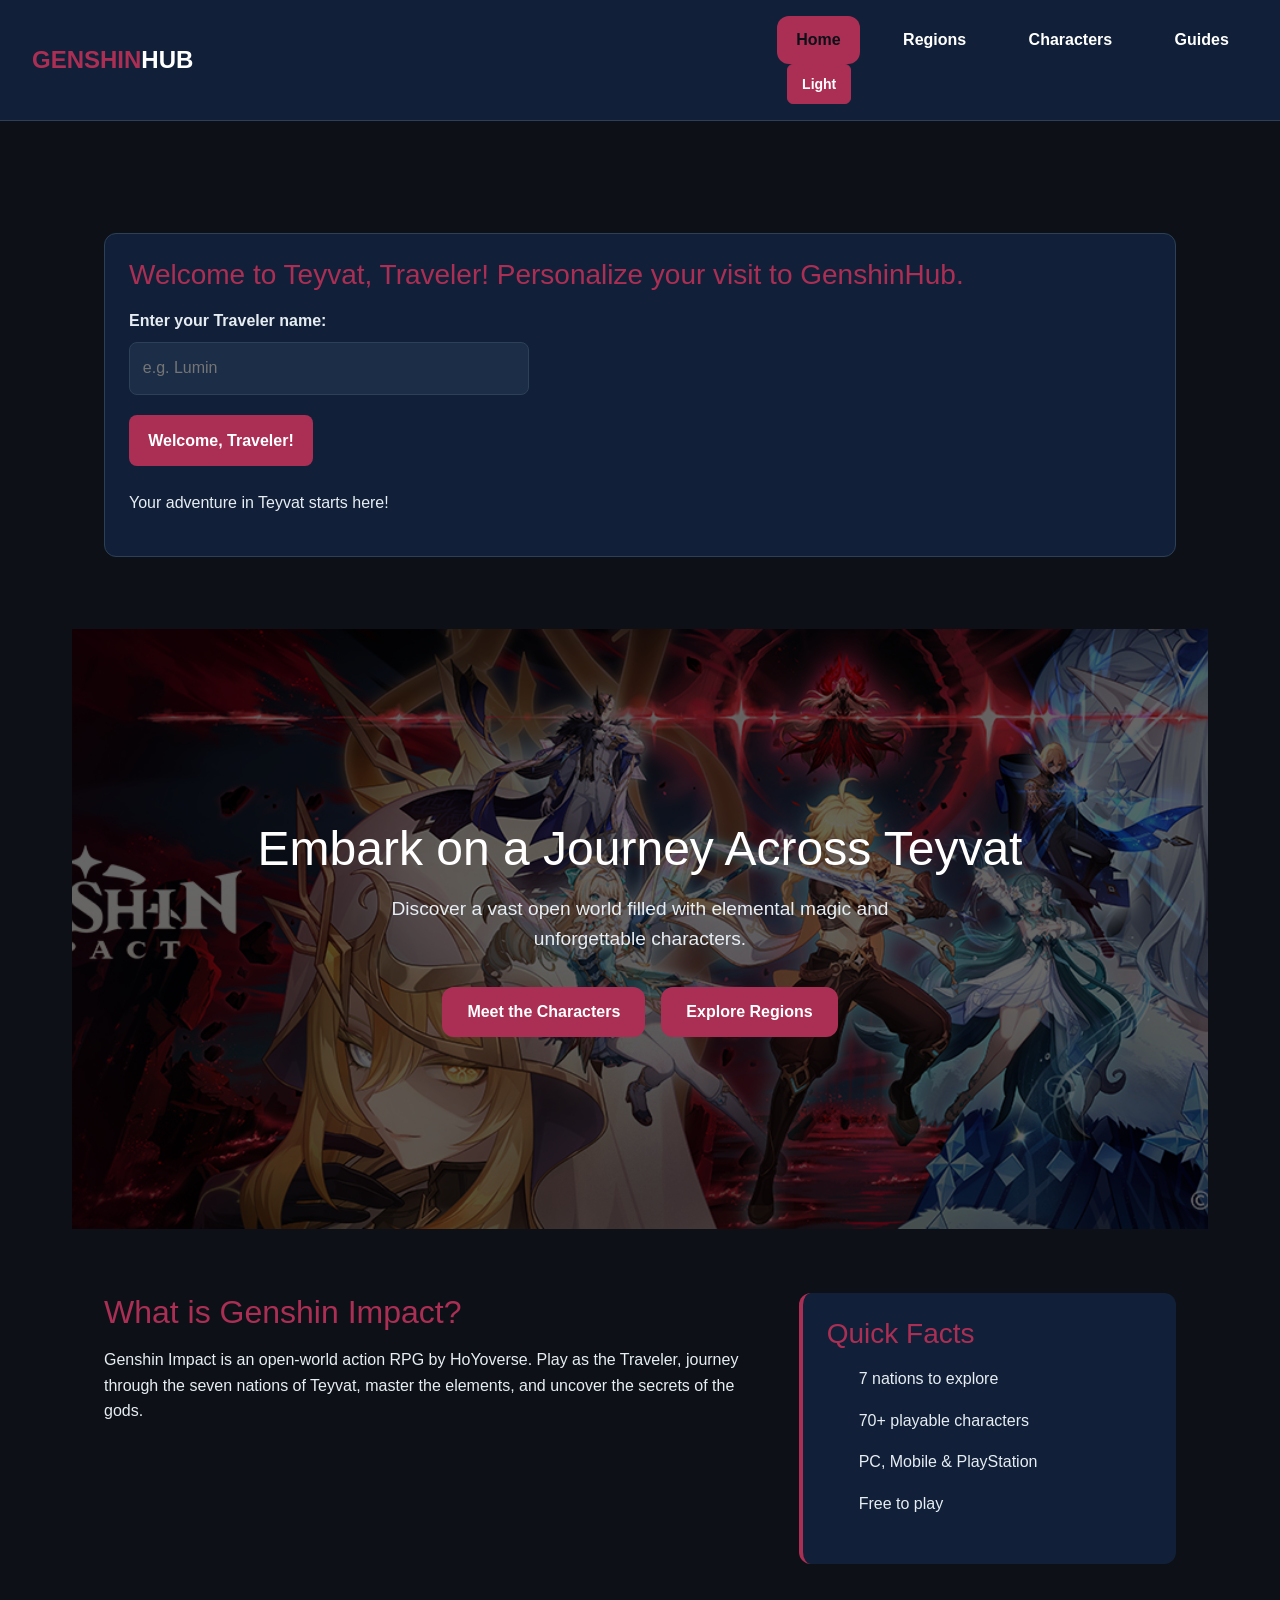
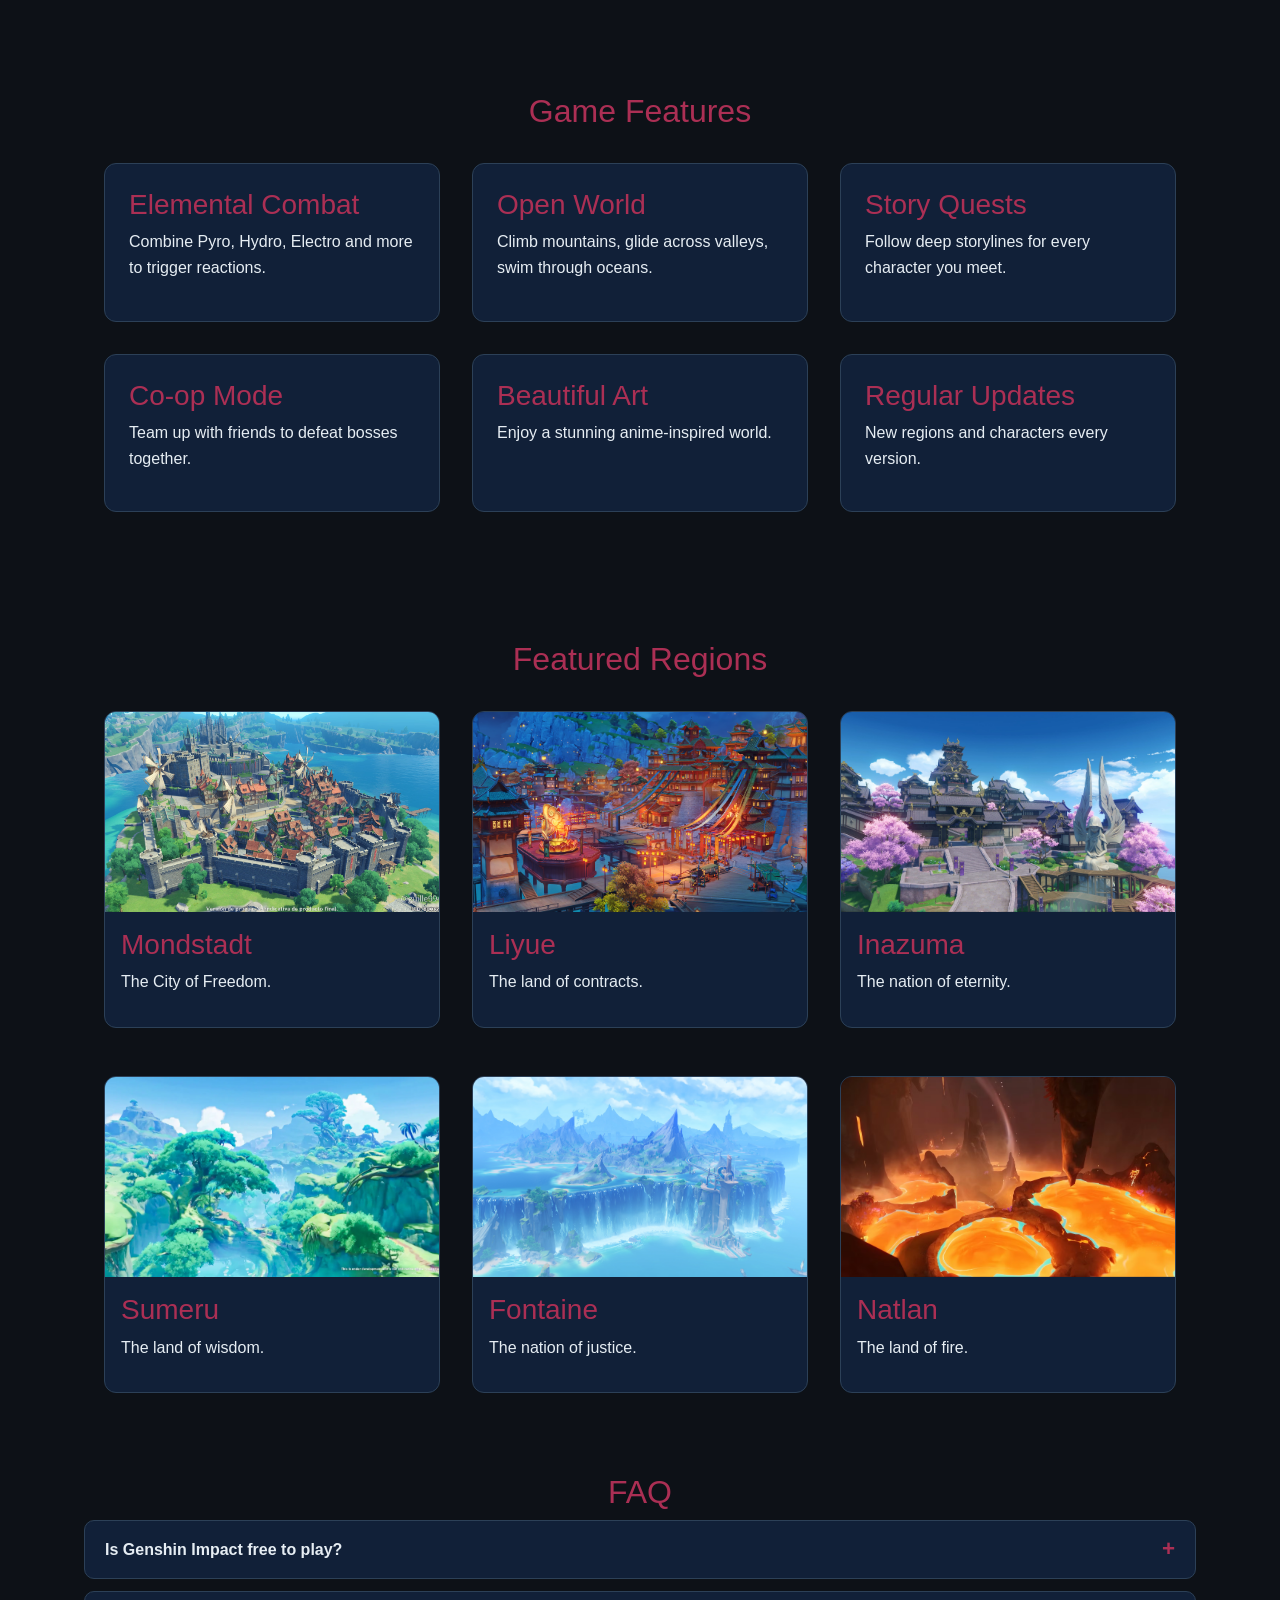
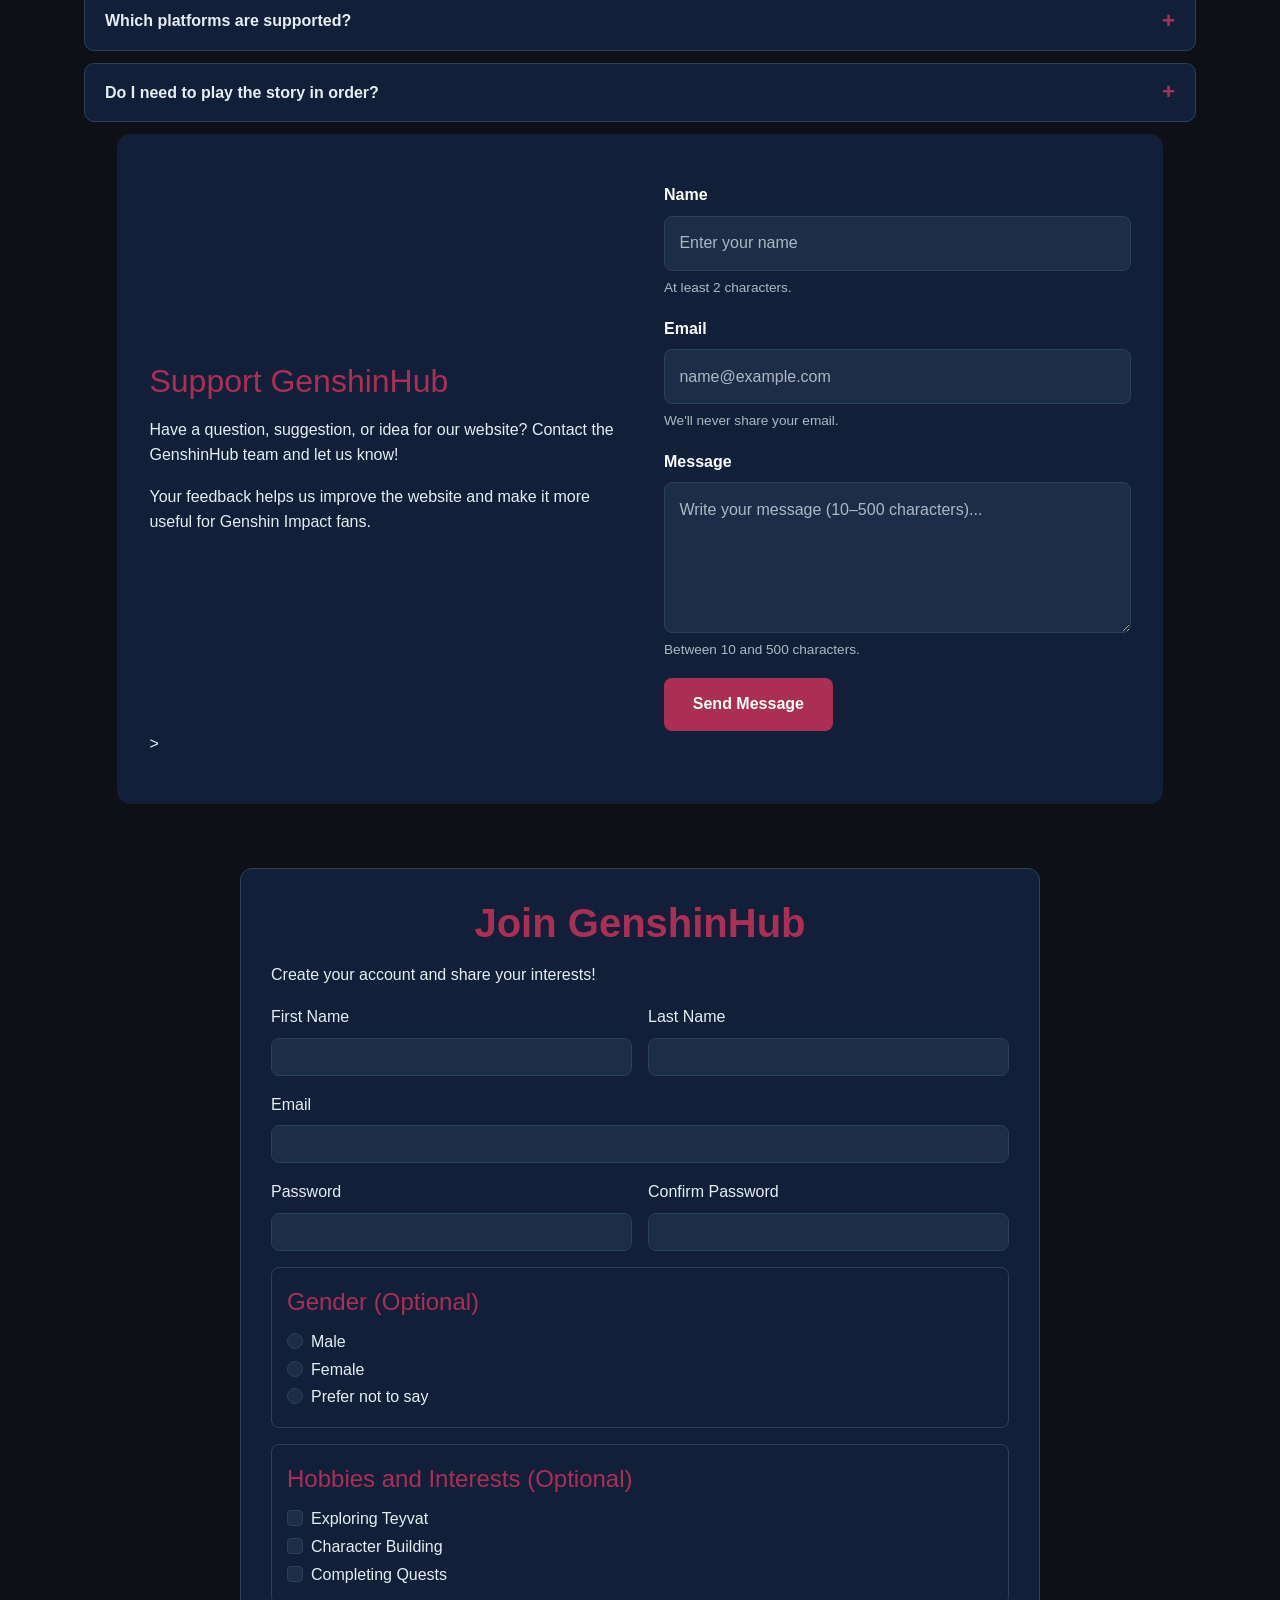
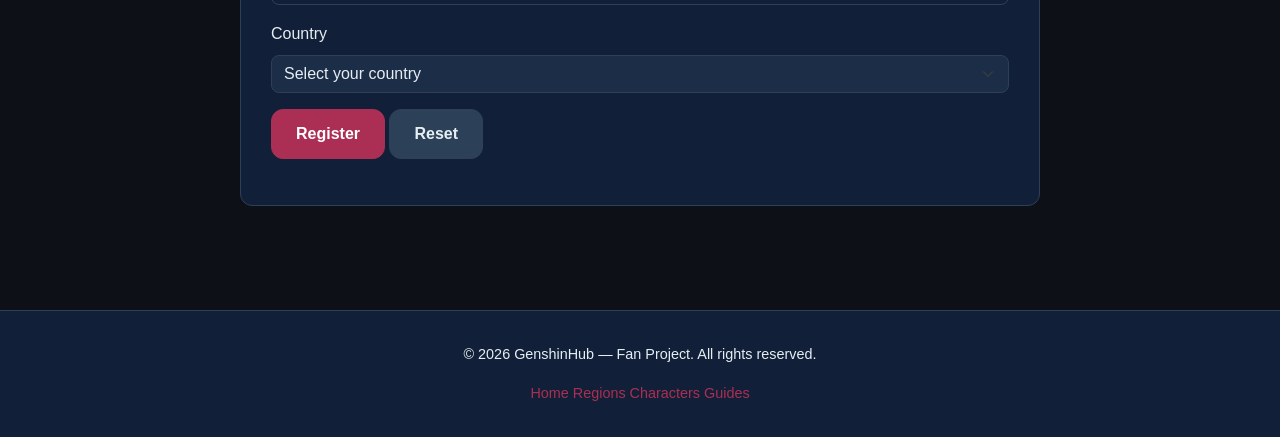
==== index.html @ 576998ed "Update" ====
<!DOCTYPE html>
<html lang="en">
<head>
  <meta charset="UTF-8" />
  <meta name="viewport" content="width=device-width, initial-scale=1.0" />
  <title>Genshin Impact — Home | GenshinHub</title>
  <link href="https://cdn.jsdelivr.net/npm/bootstrap@5.3.3/dist/css/bootstrap.min.css" rel="stylesheet">
  <link rel="stylesheet" href="css/style.css" />
  <link rel="stylesheet" href="css/responsive.css" />
  <script src="js/faq.js" defer></script>
</head>
<body>

<header class="site-header">

    <a href="index.html" class="logo">
        GENSHIN<span>HUB</span>
    </a>

    <nav aria-label="Main navigation">
        <ul class="nav-menu">
            <li>
                <a href="index.html" class="active" aria-current="page">Home</a>
            </li>

            <li>
                <a href="regions.html">Regions</a>
            </li>

            <li>
                <a href="characters.html">Characters</a>
            </li>

            <li>
                <a href="guides.html">
                    Guides
                </a>
            </li>
        </ul>
        <button type="button" id="theme-toggle" class="theme-toggle" aria-label="Switch to light theme">
          Light
        </button>
    </nav>

</header>



  <main>
    
<!-- zhaniya -->

<section class="js-demo-section" aria-labelledby="js-demo-title">

    <!-- task 0 welcome mess -->
    <div class="js-demo-card">
        <h3>Welcome to Teyvat, Traveler!
          Personalize your visit to GenshinHub.</h3>

        <label for="traveler-name">Enter your Traveler name:</label>
        <input
            type="text"
            id="traveler-name"
            placeholder="e.g. Lumin"
        >

        <button type="button" id="welcome-button">
            Welcome, Traveler!
        </button>

        <p id="welcome-message" aria-live="polite">
            Your adventure in Teyvat starts here!
        </p>
    </div>
</section>

    <section class="hero" aria-labelledby="hero-title">
      <img src="images/banner.jpeg"
           alt="Genshin Impact characters standing together in Teyvat"
           class="hero-img"
           width="1600" height="900" />
      <div class="hero-content">
        <h1 id="hero-title">Embark on a Journey Across Teyvat</h1>
        <p>Discover a vast open world filled with elemental magic and unforgettable characters.</p>
        <div class="hero-buttons">
          <a href="characters.html" class="btn">Meet the Characters</a>
          <a href="regions.html" class="btn">Explore Regions</a>
        </div>
      </div>
    </section>

    
    <section class="intro container" aria-labelledby="intro-title">
      <article>
        <h2 id="intro-title">What is Genshin Impact?</h2>
        <p>
          Genshin Impact is an open-world action RPG by HoYoverse. Play as the
          Traveler, journey through the seven nations of Teyvat, master the
          elements, and uncover the secrets of the gods.
        </p>
      </article>
      <aside aria-labelledby="facts-title">
        <h3 id="facts-title">Quick Facts</h3>
        <ul>
          <li>7 nations to explore</li>
          <li>70+ playable characters</li>
          <li>PC, Mobile &amp; PlayStation</li>
          <li>Free to play</li>
        </ul>
      </aside>
    </section>

    
    <section class="features container" aria-labelledby="features-title">
      <h2 id="features-title">Game Features</h2>
      <div class="features-grid">
        <article class="feature-card">
          <h3>Elemental Combat</h3>
          <p>Combine Pyro, Hydro, Electro and more to trigger reactions.</p>
        </article>
        <article class="feature-card">
          <h3>Open World</h3>
          <p>Climb mountains, glide across valleys, swim through oceans.</p>
        </article>
        <article class="feature-card">
          <h3>Story Quests</h3>
          <p>Follow deep storylines for every character you meet.</p>
        </article>
        <article class="feature-card">
          <h3>Co-op Mode</h3>
          <p>Team up with friends to defeat bosses together.</p>
        </article>
        <article class="feature-card">
          <h3>Beautiful Art</h3>
          <p>Enjoy a stunning anime-inspired world.</p>
        </article>
        <article class="feature-card">
          <h3>Regular Updates</h3>
          <p>New regions and characters every version.</p>
        </article>
      </div>
    </section>

    
    <section class="home-regions container" aria-labelledby="regions-title">
      <h2 id="regions-title">Featured Regions</h2>
      <div class="home-regions-grid">
        <figure class="home-region-card">
          <img src="images/mondstadt.png" alt="Mondstadt city with windmills" width="800" height="500" />
          <figcaption>
            <h3>Mondstadt</h3>
            <p>The City of Freedom.</p>
          </figcaption>
        </figure>
        <figure class="home-region-card">
          <img src="images/liyue.jpg" alt="Liyue harbour at sunset" width="800" height="500" />
          <figcaption>
            <h3>Liyue</h3>
            <p>The land of contracts.</p>
          </figcaption>
        </figure>
        <figure class="home-region-card">
          <img src="images/inazuma.jpg" alt="Inazuma islands with sakura trees" width="800" height="500" />
          <figcaption>
            <h3>Inazuma</h3>
            <p>The nation of eternity.</p>
          </figcaption>
        </figure>
        <figure class="home-region-card">
          <img src="images/sumeru.jpg" alt="Sumeru rainforest canopy" width="800" height="500" />
          <figcaption>
            <h3>Sumeru</h3>
            <p>The land of wisdom.</p>
          </figcaption>
        </figure>
        <figure class="home-region-card">
          <img src="images/fontaine.jpg" alt="Fontaine canals and architecture" width="800" height="500" />
          <figcaption>
            <h3>Fontaine</h3>
            <p>The nation of justice.</p>
          </figcaption>
        </figure>
        <figure class="home-region-card">
          <img src="images/natlan.jpg" alt="Natlan volcanoes and tribal lands" width="800" height="500" />
          <figcaption>
            <h3>Natlan</h3>
            <p>The land of fire.</p>
          </figcaption>
        </figure>
      </div>
    </section>

       <!-- Assyltas -->
    <section class="home-faq container js-faq" aria-labelledby="faq-title">
      <h2 id="faq-title">FAQ</h2>

      <!-- 1 -->
      <div class="js-faq-item">
        <button
          type="button"
          class="js-faq-question"
          aria-expanded="false"
          aria-controls="faq-answer-1"
          id="faq-question-1">
          Is Genshin Impact free to play?
        </button>
        <div
          class="js-faq-answer"
          id="faq-answer-1"
          role="region"
          aria-labelledby="faq-question-1"
          hidden>
          <p>Yes. The base game is free; optional in-game purchases exist.</p>
        </div>
      </div>

      <!-- 2 -->
      <div class="js-faq-item">
        <button
          type="button"
          class="js-faq-question"
          aria-expanded="false"
          aria-controls="faq-answer-2"
          id="faq-question-2">
          Which platforms are supported?
        </button>
        <div
          class="js-faq-answer"
          id="faq-answer-2"
          role="region"
          aria-labelledby="faq-question-2"
          hidden>
          <p>PC, iOS, Android, and PlayStation 4 / 5.</p>
        </div>
      </div>

      <!-- 3 -->
      <div class="js-faq-item">
        <button
          type="button"
          class="js-faq-question"
          aria-expanded="false"
          aria-controls="faq-answer-3"
          id="faq-question-3">
          Do I need to play the story in order?
        </button>
        <div
          class="js-faq-answer"
          id="faq-answer-3"
          role="region"
          aria-labelledby="faq-question-3"
          hidden>
          <p>Yes — regions unlock in order, so following the Archon Quest is recommended.</p>
        </div>
      </div>
    </section>
        <!-- Жания -->
    <section class="support-section">

    <div class="support-content">

        <div class="support-text">
            <h2>Support GenshinHub</h2>

            <p>
                Have a question, suggestion, or idea for our website?
                Contact the GenshinHub team and let us know!
            </p>

            <p>
                Your feedback helps us improve the website
                and make it more useful for Genshin Impact fans.
            </p>
        </div>
        <!-- Жания -->

        <!-- Assyltas -->
        <!-- Aruzhan -->
        <form class="support-form"
              action="demo-result.html"
              method="get"
              id="supportForm"
              novalidate>

            <div class="form-group">
                <label for="support-name">Name</label>
                <input
                    type="text"
                    id="support-name"
                    name="name"
                    required
                    minlength="2"
                    maxlength="50"
                    autocomplete="name" 
                    placeholder="Enter your name"
                    class="form-control"
                >
                <small class="form-hint">At least 2 characters.</small>
                <div class="valid-feedback text-success">Looks good!</div>
                <div class="invalid-feedback text-danger">Name must be at least 2 characters long.</div>
            </div>

            <div class="form-group">
                <label for="support-email">Email</label>
                <input
                    type="email"
                    id="support-email"
                    name="email"
                    required
                    autocomplete="email"
                    placeholder="name@example.com"
                    class="form-control"
                >
                <small class="form-hint">We'll never share your email.</small>
                <div class="valid-feedback text-success">Valid email address!</div>
                <div class="invalid-feedback text-danger">Please enter a valid email address.</div>
            </div>

            <div class="form-group">
                <label for="support-message">Message</label>
                <textarea
                    id="support-message"
                    name="message"
                    rows="5"
                    required
                    minlength="10"
                    maxlength="500"
                    placeholder="Write your message (10–500 characters)..."
                    class="form-control"
                ></textarea>
                <small class="form-hint">Between 10 and 500 characters.</small>
                <div class="valid-feedback text-success">Message looks great!</div>
                <div class="invalid-feedback text-danger">Message must be between 10 and 500 characters.</div>
            </div>

            <button type="submit" class="btn btn-primary">Send Message</button>
        </form>
        <!-- Aruzhan -->
        <!-- Assyltas -->
    </div>>
    </section>

        <!-- Aelin-->
    <div class="container registration-section">

    <h1>Join GenshinHub</h1>
    <p>Create your account and share your interests!</p>

    <form id="registrationForm" class="row g-3" novalidate>

        <div class="col-md-6">
            <label for="firstName" class="form-label">First Name</label>
            <input type="text" id="firstName" class="form-control"
                   minlength="2" required>
            <div class="invalid-feedback">
                Enter at least 2 characters.
            </div>
        </div>

        <div class="col-md-6">
            <label for="lastName" class="form-label">Last Name</label>
            <input type="text" id="lastName" class="form-control"
                   minlength="2" required>
            <div class="invalid-feedback">
                Enter at least 2 characters.
            </div>
        </div>

        <div class="col-12">
            <label for="email" class="form-label">Email</label>
            <input type="email" id="email" class="form-control" required>
            <div class="invalid-feedback">
                Enter a valid email address.
            </div>
        </div>

        <div class="col-md-6">
            <label for="password" class="form-label">Password</label>
            <input type="password" id="password" class="form-control"
                   minlength="8" required>
            <div class="invalid-feedback">
                Password must contain at least 8 characters.
            </div>
        </div>

        <div class="col-md-6">
            <label for="confirmPassword" class="form-label">
                Confirm Password
            </label>
            <input type="password" id="confirmPassword"
                   class="form-control" minlength="8" required>
            <div class="invalid-feedback" id="passwordError">
                Passwords do not match.
            </div>
        </div>

        <div class="col-12">
            <fieldset>
                <legend>Gender (Optional)</legend>

                <div class="form-check">
                    <input type="radio" name="gender" id="male"
                           value="Male" class="form-check-input">
                    <label for="male" class="form-check-label">Male</label>
                </div>

                <div class="form-check">
                    <input type="radio" name="gender" id="female"
                           value="Female" class="form-check-input">
                    <label for="female" class="form-check-label">Female</label>
                </div>

                <div class="form-check">
                    <input type="radio" name="gender" id="noGender"
                           value="Prefer not to say" class="form-check-input">
                    <label for="noGender" class="form-check-label">
                        Prefer not to say
                    </label>
                </div>
            </fieldset>
        </div>

        <div class="col-12">
            <fieldset>
                <legend>Hobbies and Interests (Optional)</legend>

                <div class="form-check">
                    <input type="checkbox" name="hobbies" id="exploration"
                           value="Exploration" class="form-check-input">
                    <label for="exploration" class="form-check-label">
                        Exploring Teyvat
                    </label>
                </div>

                <div class="form-check">
                    <input type="checkbox" name="hobbies" id="characters"
                           value="Characters" class="form-check-input">
                    <label for="characters" class="form-check-label">
                        Character Building
                    </label>
                </div>

                <div class="form-check">
                    <input type="checkbox" name="hobbies" id="quests"
                           value="Quests" class="form-check-input">
                    <label for="quests" class="form-check-label">
                        Completing Quests
                    </label>
                </div>
            </fieldset>
        </div>

        <div class="col-12">
            <label for="country" class="form-label">Country</label>

            <select id="country" class="form-select" required>
                <option value="">Select your country</option>
                <option value="Kazakhstan">Kazakhstan</option>
                <option value="Japan">Japan</option>
                <option value="South Korea">South Korea</option>
                <option value="Other">Other</option>
            </select>

            <div class="invalid-feedback">
                Please select your country.
            </div>
        </div>

        <div class="col-12">
            <button type="submit" class="btn btn-primary">Register</button>
            <button type="reset" class="btn btn-secondary">Reset</button>
        </div>

        <div class="col-12">
            <p id="message" class="success-message" hidden>
                Registration successful! Welcome to GenshinHub!
            </p>
        </div>

    </form>

</div>

<script>
    const form = document.getElementById("registrationForm");
    const password = document.getElementById("password");
    const confirmPassword = document.getElementById("confirmPassword");
    const passwordError = document.getElementById("passwordError");
    const message = document.getElementById("message");

    function checkPassword() {
        if (password.value !== confirmPassword.value) {
            confirmPassword.setCustomValidity("Passwords do not match.");
        } else {
            confirmPassword.setCustomValidity("");
        }
    }

    password.addEventListener("input", function() {
        checkPassword();
        message.hidden = true;
    });

    confirmPassword.addEventListener("input", function() {
        checkPassword();
        message.hidden = true;
    });

    form.addEventListener("submit", function(event) {
        event.preventDefault();

        checkPassword();
        form.classList.add("was-validated");
        message.hidden = true;

        if (form.checkValidity()) {
            message.textContent =
                "Registration successful! Welcome to GenshinHub!";
            message.hidden = false;
        }
    });

    form.addEventListener("reset", function() {
        form.classList.remove("was-validated");
        message.hidden = true;

        confirmPassword.setCustomValidity("");
        password.setCustomValidity("");
    });
</script>
<!-- Aelin-->

 <!-- Aruzhan -->
 <script>
  (function () {
    'use strict'
    const supportForm = document.getElementById('supportForm');

    if (supportForm) {
      supportForm.addEventListener('submit', function (event) {
        if (!supportForm.checkValidity()) {
          event.preventDefault();
          event.stopPropagation();
        }
        supportForm.classList.add('was-validated');
      }, false);
    }
  })();
 </script>
 <!-- Aruzhan -->

  </main>

  <footer class="main-footer">
    <div class="container footer-inner">
      <p>&copy; 2026 GenshinHub — Fan Project. All rights reserved.</p>
      <nav aria-label="Footer navigation">
        <a href="index.html">Home</a>
        <a href="regions.html">Regions</a>
        <a href="characters.html">Characters</a>
        <a href="guides.html">Guides</a>
      </nav>
    </div>
  </footer>
  <script src="js/theme.js"></script>
</body>
</html>
---- css/style.css ----
* {
  margin: 0;
  padding: 0;
  box-sizing: border-box;
}

body {
  font-family: 'Segoe UI', sans-serif;
  background-color: #0d1117;
  color: #e6edf3;
  line-height: 1.6;
}

a {
  text-decoration: none;
  color: #ab2f54;
}

a:hover,
a:focus {
  color: #133a67;
  outline: 2px solid #02234a;
  outline-offset: 2px;
}

/* HEADER */
.main-header {
  display: flex;
  justify-content: space-between;
  align-items: center;
  flex-wrap: wrap;
  gap: 1rem;
  padding: 1rem 2rem;
  background-color: #112038;
  border-bottom: 1px solid #2c4057;
  flex-direction: column;
  text-align: center;
}

.logo h2 {
  font-size: 1.5rem;
  font-weight: bold;
  color: #ab2f54;
}

.logo h2 span {
  color: #e6edf3;
}

.nav-menu {
  display: flex;
  gap: 1rem;
  flex-wrap: wrap;
  justify-content: center;
}

.nav-menu a {
  padding: 0.5rem 1rem;
  border-radius: 12px;
  font-weight: bold;
  color: #e6edf3;
  transition: background 0.3s ease, color 0.3s ease;
}

.nav-menu a:hover,
.nav-menu a:focus,
.nav-menu a.active {
  background: #ab2f54;
  color: #0d1117;
}

/* MAIN CONTENT */
main {
  padding: 4rem 2rem;
  max-width: 1200px;
  margin: 0 auto;
}

/* FILTERS */
.filter-section {
  text-align: center;
  margin-bottom: 2rem;
}

.filter-section h1 {
  font-size: 2rem;
  margin-bottom: 1rem;
  color: #ab2f54;
}

.filter-section p {
  color: #e6edf3;
  margin-bottom: 2rem;
  font-size: 1.2rem;
}

.filter-bar {
  display: flex;
  justify-content: center;
  gap: 1rem;
  flex-wrap: wrap;
}

.filter-btn {
  padding: 0.75rem 1.5rem;
  background-color: #112038;
  border: 1px solid #2c4057;
  color: #e6edf3;
  border-radius: 12px;
  cursor: pointer;
  font-weight: bold;
  transition: all 0.25s ease;
}

.filter-btn:hover,
.filter-btn:focus,
.filter-btn.active {
  background-color: #ab2f54;
  color: #0d1117;
  border-color: #ab2f54;
}

input[name="element-filter"] {
    display: none;
}

#pyro:checked ~ .character-display .char-card:not([data-element="pyro"]),
#hydro:checked ~ .character-display .char-card:not([data-element="hydro"]),
#anemo:checked ~ .character-display .char-card:not([data-element="anemo"]),
#electro:checked ~ .character-display .char-card:not([data-element="electro"]),
#cryo:checked ~ .character-display .char-card:not([data-element="cryo"]),
#geo:checked ~ .character-display .char-card:not([data-element="geo"]),
#dendro:checked ~ .character-display .char-card:not([data-element="dendro"]) {
    display: none !important;
}

#all:checked ~ .filter-section label[for="all"],
#pyro:checked ~ .filter-section label[for="pyro"],
#hydro:checked ~ .filter-section label[for="hydro"],
#anemo:checked ~ .filter-section label[for="anemo"],
#electro:checked ~ .filter-section label[for="electro"],
#cryo:checked ~ .filter-section label[for="cryo"],
#geo:checked ~ .filter-section label[for="geo"],
#dendro:checked ~ .filter-section label[for="dendro"] {
    background-color: #ab2f54;
    color: #0d1117;
    border-color: #ab2f54;
}


.character-grid {
  display: grid;
  grid-template-columns: 1fr;
  gap: 1.5rem;
}

.char-card {
  background-color: #112038;
  border-radius: 12px;
  overflow: hidden;
  border: 1px solid #2c4057;
  transition: transform 0.3s ease, box-shadow 0.3s ease;
}

.char-card:hover {
  transform: translateY(-6px);
  box-shadow: 0 10px 20px rgba(0, 0, 0, 0.5);
}

.char-card img {
  width: 100%;
  height: 200px;
  object-fit: contain;
  object-position: center;
}

.char-info {
  padding: 1.5rem;
  position: relative;
}

.char-info h3 {
  margin: 0.5rem 0;
  font-size: 1.4rem;
  color: #ab2f54;
}

.char-info p {
  font-size: 0.95rem;
  color: #e6edf3;
}

.char-info small {
  display: block;
  margin-top: 0.5rem;
  color: #a0a8b6;
}

/* BADGES */
.badge {
  padding: 0.25rem 0.5rem;
  border-radius: 6px;
  font-size: 0.75rem;
  font-weight: bold;
  text-transform: uppercase;
}

.badge.pyro {
  background-color: #dc462f;
  color: #fff;
}
.badge.hydro {
  background-color: #5c95d6;
  color: #fff;
}
.badge.anemo {
  background-color: #2ab184;
  color: #fff;
}
.badge.geo {
  background-color: #ecac34;
  color: #fff;
}
.badge.cryo {
  background-color: #70d7f9;
  color: #101820;
}
.badge.dendro {
  background-color: #7fc935;
  color: #fff;
}
.badge.electro {
  background-color: #9c4ce2;
  color: #fff;
}

/* ELEMENTAL RESONANCE */
.elemental-resonance {
  margin-top: 4rem;
  padding-top: 2rem;
  border-top: 1px solid #2c4057;
}

.elemental-resonance h2 {
  font-size: 2rem;
  text-align: center;
  margin-bottom: 2rem;
  color: #ab2f54;
}

.synergy-container {
  display: flex;
  gap: 1rem;
  flex-wrap: wrap;
  flex-direction: column;
}

.synergy-box {
  flex: 1 1 250px;
  background-color: #112038;
  padding: 1.5rem;
  border-radius: 12px;
  border: 1px solid #2c4057;
  border-left: 4px solid #ab2f54;
}

.synergy-box h4 {
  margin-bottom: 0.5rem;
  color: #ab2f54;
}


.main-footer {
  text-align: center;
  padding: 2rem;
  background-color: #112038;
  border-top: 1px solid #2c4057;
  color: #e6edf3;
  font-size: 0.9rem;
}

/* FAQ */
.faq-section {
  margin-top: 3rem;
  background-color: #112038;
  padding: 2rem;
  border-radius: 12px;
  border: 1px solid #2c4057;
}

.faq-section h2 {
  color: #ab2f54;
  margin-bottom: 1.5rem;
  text-align: center;
}

.faq-item {
  background-color: #1c2d47;
  border: 1px solid #2c4057;
  border-radius: 8px;
  padding: 1rem;
  margin-bottom: 1rem;
  cursor: pointer;
}

.faq-item summary {
  font-weight: bold;
  color: #e6edf3;
}

.faq-item summary:hover {
  color: #ab2f54;
}

.faq-item p {
  margin-top: 0.75rem;
  color: #e6edf3;
}

/*Regions*/
.regions0 {
    margin-block: 40px;
    padding: 35px 20px;
    text-align: center;
    background-color: #112038;
    border-radius: 12px;
}

.regions0 h1 {
    font-size: clamp(2rem, 5vw, 2.5rem);
    margin-top: 0;
    color: #ab2f54
}

.regions0 p {
    line-height: 1.6;
}

/*Regions cards*/
.regions {
    padding-block: 20px;
}

.regions h2 {
    text-align: center;
    margin-bottom: 30px;
}


.region-grid {
    display: grid;
    grid-template-columns: repeat(3, minmax(0, 1fr));
    gap: 25px;
}

.region-card {
    min-height: 320px;
    padding: 25px;
    border-radius: 10px;
    background-size: cover;
    background-position: center;

    background-color: rgba(0, 0, 0, 0.4); 
    background-blend-mode: overlay; 
    color: #ffffff; 

    display: flex;
    flex-direction: column;
    justify-content: center;
    text-align: center;
}

.mondstadt-card {
    background-image: url("../images/mondstadt.png");
}

.liyue-card {
    background-image: url("../images/liyue.jpg");
}

.inazuma-card {
    background-image: url("../images/inazuma.jpg");
}

.sumeru-card {
    background-image: url("../images/sumeru.jpg");
}

.fontaine-card {
    background-image: url("../images/fontaine.jpg");
}

.natlan-card {
    background-image: url("../images/natlan.jpg");
}

.snezhnaya-card {
    background-image: url("../images/snezhnaya.jpg");
}

.region-grid h3, 
.region-grid h4, 
.region-grid p { 
    position: relative; 
    z-index: 1; 
} 
.region-grid h3 { 
    font-size: 26px; 
    margin-block: 10px;
}

/*Regions timeline&faq*/
.timeline,
.faq {
    margin-block: 40px;
    padding: 25px;
    background-color: #112038;
    border-radius: 10px;
}

.timeline h2,
.faq h2 {
    text-align: center;
    color: #ab2f54;
}

details {
    background-color: rgba(255, 255, 255, 0.05);
    padding: 15px;
    margin-bottom: 15px;
    border-radius: 8px;
    cursor: pointer;
}
summary {
    font-weight: bold;
    font-size: 1.1rem;
    color: #ffffff;
}
details p {
    margin-top: 10px;
    line-height: 1.5;
}
/* GUIDES*/

.site-header {
    display: flex;
    justify-content: space-between;
    align-items: center;
    padding: 1rem 2rem;
    background: #112038;
    border-bottom: 1px solid #2c4057;
}

.logo {
    font-size: 1.5rem;
    font-weight: bold;
    color: #ab2f54;
}

.logo span {
    color: white;
}

.nav-menu {
    display: flex;
    gap: 1.5rem;
    list-style: none;
    margin: 0;
    padding: 0;
}

.nav-menu a {
    display: block;
    padding: 0.7rem 1.2rem;
    border-radius: 12px;
    color: white;
    font-weight: bold;
}

.nav-menu a:hover,
.nav-menu a.active {
    background: #ab2f54;
    color: #0d1117;
}

.nav-menu a:focus-visible,
a:focus-visible,
button:focus-visible {
    outline: 3px solid white;
    outline-offset: 3px;
}


.guide-hero {
    position: relative;
    min-height: 300px;
    text-align: center;
}

.guide-hero > img {
    display: block;
    width: 100%;
    min-height: 300px;
    height: 100%;
    object-fit: cover;
    filter: brightness(0.4);
}

.guide-hero > div {
    position: absolute;
    inset: 0;

    display: flex;
    flex-direction: column;
    justify-content: center;
    align-items: center;

    padding: 1rem;
}

.guide-hero h1 {
    font-size: 2rem;
    color: white;
}

.guide-hero p {
    color: white;
    max-width: 600px;
}

.guides,
.guide-build,
.guide-elements,
.guide-faq {
    width: 92%;
    max-width: 1200px;
    margin-inline: auto;
    padding-block: 4rem;
}

.guides-grid {
    display: grid;
    grid-template-columns: 1fr;
    gap: 2rem;
}

.guide-card {
    background: #112038;
    padding: 1rem;
    border: 1px solid #2c4057;
    border-radius: 12px;
}

.guide-card img {
    display: block;
    width: 100%;
    aspect-ratio: 4 / 3;
    height: auto;
    object-fit: cover;
    border-radius: 8px;
}

.guide-card h3 {
    margin-top: 1rem;
}

.guide-card:hover {
    border-color: #ab2f54;
}

.guide-build,
.guide-elements {
    display: flex;
    flex-direction: column;
    gap: 2rem;
    align-items: center;
}

.guide-build > *,
.guide-elements > * {
    flex: 1;
    min-width: 0;
}

.guide-build img,
.guide-elements img {
    display: block;
    width: 100%;
    max-width: 100%;
    height: auto;
    max-height: 350px;
    object-fit: cover;
    border-radius: 12px;
}

.guide-build article,
.guide-elements article {
    width: 100%;
    background: #112038;
    padding: 1.5rem;
    border-radius: 12px;
}

.guide-faq {
    width: 92%;
    max-width: 1200px;
    margin: 0 auto 4rem;
    padding: 2.5rem 2rem 3rem;
    background: #112038;
    border-radius: 14px;
}

.guide-faq h2 {
    text-align: center;
    color: #ab2f54;
    font-size: 2rem;
    margin-bottom: 1.5rem;
}

.faq-list {
    display: flex;
    flex-direction: column;
    gap: 1.3rem;
}

.faq-list details {
    background: #1c2d47;
    border-radius: 10px;
    overflow: hidden;
}

.faq-list summary {
    padding: 1.4rem 1.2rem;
    color: white;
    font-size: 1.2rem;
    font-weight: bold;
    cursor: pointer;
    list-style-position: inside;
}

.faq-list summary:hover {
    background: #243752;
}

.faq-list details p {
    margin: 0;
    padding: 0 1.2rem 1.4rem;
    color: #e6edf3;
    line-height: 1.6;
}
.faq-list summary:focus-visible {
    outline: 2px solid #ab2f54;
    outline-offset: 3px;
}
/*home*/
.hero {
  position: relative;
  max-height: 600px;
  overflow: hidden;
}
.hero-img {
  width: 100%;
  height: 600px;
  object-fit: cover;
  filter: brightness(0.4);
}
.hero-content {
  position: absolute;
  inset: 0;
  display: flex;
  flex-direction: column;
  justify-content: center;
  align-items: center;
  text-align: center;
  padding: 2rem;
}
.hero-content h1 {
  font-size: 3rem;
  color: #fff;
  margin-bottom: 1rem;
  max-width: 800px;
}
.hero-content p {
  font-size: 1.2rem;
  max-width: 600px;
  margin-bottom: 2rem;
  color: #e6edf3;
}
/* hero buttons */
.hero-buttons {
  display: flex;
  gap: 1rem;
  flex-wrap: wrap;
  justify-content: center;
}
.btn {
  display: inline-block;
  padding: 0.75rem 1.5rem;
  border-radius: 12px;
  font-weight: bold;
  background: #ab2f54;
  color: #fff;
  text-decoration: none;
  transition: background 0.3s ease;
}
.btn:hover,
.btn:focus {
  background: #4a9eff;
  color: #fff;
}
/* intro */
.intro {
  display: flex;
  gap: 2rem;
  padding: 4rem 2rem;
  max-width: 1200px;
  margin: 0 auto;
  flex-wrap: wrap;
}
.intro article {
  flex: 2 1 400px;
}
.intro article h2 {
  color: #ab2f54;
  margin-bottom: 1rem;
}
.intro aside {
  flex: 1 1 250px;
  background-color: #112038;
  padding: 1.5rem;
  border-radius: 12px;
  border-left: 4px solid #ab2f54;
}
.intro aside h3 {
  color: #ab2f54;
  margin-bottom: 0.5rem;
}
.intro ul {
  list-style: none;
  margin-top: 0.5rem;
}
.intro li {
  padding: 0.5rem 0;
}
/* features */
.features {
  padding: 4rem 2rem;
  max-width: 1200px;
  margin: 0 auto;
}
.features h2 {
  text-align: center;
  margin-bottom: 2rem;
  color: #ab2f54;
  font-size: 2rem;
}
.features-grid {
  display: grid;
  grid-template-columns: repeat(auto-fit, minmax(250px, 1fr));
  gap: 2rem;
}
.feature-card {
  background-color: #112038;
  padding: 1.5rem;
  border-radius: 12px;
  border: 1px solid #2c4057;
}
.feature-card h3 {
  color: #ab2f54;
  margin-bottom: 0.5rem;
}
.feature-card p {
  color: #e6edf3;
}
/* home regions grid */
.home-regions {
  padding: 4rem 2rem;
  max-width: 1200px;
  margin: 0 auto;
}
.home-regions h2 {
  text-align: center;
  margin-bottom: 2rem;
  color: #ab2f54;
  font-size: 2rem;
}
.home-regions-grid {
  display: grid;
  grid-template-columns: repeat(auto-fit, minmax(280px, 1fr));
  gap: 2rem;
}
.home-region-card {
  background-color: #112038;
  border-radius: 12px;
  overflow: hidden;
  border: 1px solid #2c4057;
}
.home-region-card img {
  width: 100%;
  height: 200px;
  object-fit: cover;
}
.home-region-card figcaption {
  padding: 1rem;
}
.home-region-card h3 {
  color: #ab2f54;
  margin-bottom: 0.5rem;
}
.home-region-card p {
  color: #e6edf3;
}

.home-faq h2 { text-align: center; color: #ab2f54; margin-top: 0; }
.home-faq details {
  background: #112038;
  border: 1px solid #2c4057;
  border-radius: 10px;
  padding: 0.75rem 1rem;
  margin-bottom: 0.75rem;
}
.home-faq summary {
  cursor: pointer;
  font-weight: 600;
  color: #e6edf3;
}
.home-faq details[open] summary { color: #ab2f54; }
/* support */
.support-section {
    width: 92%;
    max-width: 1200px;
    margin: 0 auto 4rem;
    padding: 3rem 2rem;
    background: #112038;
    border-radius: 14px;
}

.support-content {
    display: flex;
    gap: 3rem;
    align-items: center;
}

.support-text,
.support-form {
    flex: 1;
    min-width: 0;
}

.support-text h2 {
    color: #ab2f54;
    font-size: 2rem;
    margin-bottom: 1rem;
}

.support-text p {
    margin-bottom: 1rem;
    line-height: 1.6;
}

.support-form {
    display: flex;
    flex-direction: column;
    gap: 1.2rem;
}

.form-group {
    display: flex;
    flex-direction: column;
    gap: 0.5rem;
}

.form-group label {
    color: white;
    font-weight: bold;
}

.form-group input,
.form-group textarea {
    width: 100%;
    padding: 0.9rem;
    border: 1px solid #2c4057;
    border-radius: 8px;
    background: #1c2d47;
    color: white;
    font-family: inherit;
    font-size: 1rem;
}

.form-group input::placeholder,
.form-group textarea::placeholder {
    color: #aeb8c5;
}

.form-group textarea {
    resize: vertical;
}

.form-group input:focus,
.form-group textarea:focus {
    outline: 2px solid #ab2f54;
    outline-offset: 2px;
}

.support-form button {
    align-self: flex-start;
    padding: 0.9rem 1.8rem;
    border: none;
    border-radius: 8px;
    background: #ab2f54;
    color: white;
    font-weight: bold;
    font-size: 1rem;
    cursor: pointer;
}

.support-form button:hover {
    background: #c13a61;
}

/* Assyltas */
.form-hint {
    color: #aeb8c5;
    font-size: 0.85rem;
    line-height: 1.3;
}

/* Registration Form */

.registration-section {
    max-width: 800px;
    margin: 40px auto;
    padding: 30px;
    background-color: #112038;
    border: 1px solid #2c4057;
    border-radius: 12px;
}

.registration-section h1 {
    color: #ab2f54;
    text-align: center;
    margin-bottom: 15px;
}

.registration-section p {
    color: #e6edf3;
}

.registration-section label,
.registration-section legend {
    color: #e6edf3;
}

.registration-section legend {
    color: #ab2f54;
}

.registration-section .form-control,
.registration-section .form-select {
    background-color: #1c2d47;
    color: #e6edf3;
    border: 1px solid #2c4057;
}

.registration-section .form-control:focus,
.registration-section .form-select:focus {
    background-color: #1c2d47;
    color: #e6edf3;
    border-color: #ab2f54;
    box-shadow: 0 0 0 0.2rem rgba(171, 47, 84, 0.25);
}

.registration-section .form-control::placeholder {
    color: #aab6c5;
}

.registration-section .form-select option {
    background-color: #112038;
    color: #e6edf3;
}

.registration-section fieldset {
    padding: 15px;
    border: 1px solid #2c4057;
    border-radius: 8px;
}

.registration-section .form-check-input {
    background-color: #1c2d47;
    border-color: #2c4057;
}

.registration-section .form-check-input:checked {
    background-color: #ab2f54;
    border-color: #ab2f54;
}

.registration-section .btn-primary {
    background-color: #ab2f54;
    border-color: #ab2f54;
}

.registration-section .btn-primary:hover {
    background-color: #c13a61;
    border-color: #c13a61;
}

.registration-section .btn-secondary {
    background-color: #2c4057;
    border-color: #2c4057;
}

.registration-section .invalid-feedback {
    color: #ff8fa8;
}

.registration-section .success-message {
    padding: 15px;
    margin-top: 15px;
    color: #e6edf3;
    background-color: #1c2d47;
    border: 1px solid #ab2f54;
    border-radius: 8px;
}

.registration-section .success-message[hidden] {
    display: none;
}
/* Fix registration form styles */

body {
    font-family: 'Segoe UI', sans-serif;
    background-color: #0d1117;
    color: #e6edf3;
}

.registration-section {
    background-color: #112038;
    color: #e6edf3;
    font-family: 'Segoe UI', sans-serif;
}

.registration-section h1 {
    color: #ab2f54;
    font-weight: bold;
}

.registration-section p,
.registration-section label {
    color: #e6edf3;
}

.registration-section .form-control,
.registration-section .form-select {
    background-color: #1c2d47;
    color: #e6edf3;
    border: 1px solid #2c4057;
    border-radius: 8px;
}

.registration-section .form-control::placeholder {
    color: #aab6c5;
}

.registration-section .btn-primary {
    background-color: #ab2f54;
    border-color: #ab2f54;
    color: white;
    font-weight: bold;
}

.registration-section .btn-secondary {
    background-color: #2c4057;
    border-color: #2c4057;
    color: #e6edf3;
}

.registration-section .form-check-input:checked {
    background-color: #ab2f54;
    border-color: #ab2f54;
}

/* Assyltas */
.js-faq-item {
  background: #112038;
  border: 1px solid #2c4057;
  border-radius: 10px;
  margin-bottom: 0.75rem;
  overflow: hidden;
}

.js-faq-question {
  display: flex;
  align-items: center;
  justify-content: space-between;
  gap: 1rem;
  width: 100%;
  padding: 1rem 1.25rem;
  background: transparent;
  border: none;
  color: #e6edf3;
  font: inherit;
  font-weight: 600;
  text-align: left;
  cursor: pointer;
  transition: background 0.2s ease, color 0.2s ease;
}

.js-faq-question::after {
  content: "+";
  font-size: 1.4rem;
  line-height: 1;
  color: #ab2f54;
  flex: 0 0 auto;
}

.js-faq-question[aria-expanded="true"] {
  background: #1c2d47;
  color: #ab2f54;
}

.js-faq-question[aria-expanded="true"]::after {
  content: "−";
}

.js-faq-question:hover,
.js-faq-question:focus-visible {
  background: #1c2d47;
}

.js-faq-question:focus-visible {
  outline: 3px solid #ab2f54;
  outline-offset: -3px;
}

.js-faq-answer {
  padding: 0 1.25rem 1rem;
  color: #e6edf3;
  border-top: 1px solid #2c4057;
  padding-top: 1rem;
}

.js-faq-answer p {
  margin: 0;
  line-height: 1.6;
}

.js-faq-answer[hidden] {
  display: none;
}

/* favorite characters section */
#favorites-section {
    background-color: #112038;
    border: 1px solid #2c4057;
    border-radius: 12px;
    padding: 2.5rem;
    margin-top: 3rem;
    box-shadow: 0 4px 12px rgba(0, 0, 0, 0.3);
}

#favorites-section h2 {
    font-size: 2rem;
    text-align: center;
    margin-bottom: 0.5rem;
    color: #ab2f54;
}

#favorites-section > p {
    text-align: center;
    color: #e6edf3;
    margin-bottom: 2rem;
    font-size: 1.1rem;
}

.favorite-form-box {
    margin-bottom: 1.5rem;
}

#favorite-select {
    flex: 1;
    min-width: 250px;
    padding: 0.75rem 1rem;
    background-color: #0d1117;
    border: 1px solid #2c4057;
    color: #e6edf3;
    border-radius: 12px;
    font-size: 1rem;
    outline: none;
    transition: border-color 0.25s ease, box-shadow 0.25s ease;
    cursor: pointer;
}

#favorite-select:focus {
    border-color: #ab2f54;
    box-shadow: 0 0 0 3px rgba(171, 47, 84, 0.2);
}

#favorite-select option {
    background-color: #112038;
    color: #e6edf3;
}

.favorite-add-btn {
    padding: 0.75rem 1.5rem;
    background-color: #ab2f54;
    border: 1px solid #ab2f54;
    color: #0d1117;
    border-radius: 12px;
    cursor: pointer;
    font-weight: bold;
    transition: all 0.25s ease;
}

.favorite-add-btn:hover {
    background-color: #922647;
    border-color: #922647;
    color: #e6edf3;
    transform: translateY(-2px);
}

.favorites-count-text {
    text-align: center;
    color: #a0a8b6;
    font-size: 0.95rem;
    margin-bottom: 1.5rem;
}

.favorite-items-list {
    list-style: none;
    padding: 0;
    display: flex;
    flex-direction: column;
    gap: 0.75rem;
}

/* added elements */
.favorite-items-list li {
    background-color: #0d1117;
    border: 1px solid #2c4057;
    border-radius: 8px;
    padding: 1rem 1.25rem;
    color: #e6edf3;
    display: flex;
    justify-content: space-between;
    align-items: center;
    font-weight: 500;
    transition: border-color 0.2s ease;
}

.favorite-items-list li:hover {
    border-color: #ab2f54;
}

/* delete button */

.favorite-items-list li button {
    background-color: transparent;
    border: 1px solid #ab2f54;
    color: #ab2f54;
    padding: 0.4rem 0.8rem;
    border-radius: 6px;
    font-size: 0.85rem;
    font-weight: bold;
    cursor: pointer;
    transition: all 0.2s ease;
}

.favorite-items-list li button:hover {
    background-color: #ab2f54;
    color: #0d1117;
}

/*task3*/

.search-box {
    margin: 25px auto;
    text-align: center;
}

.search-box label {
    display: block;
    margin-bottom: 10px;
    color: white;
}

.search-box input {
    padding: 12px;
    width: 300px;
    max-width: 90%;
    border: 1px solid #ab2f54;
    border-radius: 8px;
    background-color: #112038;
    color: white;
}

.search-box input:focus {
    outline: none;
    border-color: #ff6b9a;
}

#resultCount {
    margin-top: 15px;
    color: white;
}

#noResults {
    text-align: center;
    color: white;
    font-size: 20px;
    margin: 30px;
}

/* zhaniya  */

/* PART 1: DOM Manipulation and Events */

.js-demo-section {
    max-width: 1200px;
    margin: 0 auto;
    padding: 3rem 2rem;
}

.js-demo-section > h2 {
    color: #ab2f54;
    text-align: center;
    margin-bottom: 1rem;
}

.js-demo-section > p {
    text-align: center;
    margin-bottom: 2rem;
}

.js-demo-card {
    background-color: #112038;
    border: 1px solid #2c4057;
    border-radius: 12px;
    padding: 1.5rem;
    margin-bottom: 1.5rem;
}

.js-demo-card h3 {
    color: #ab2f54;
    margin-bottom: 1rem;
}

.js-demo-card label {
    display: block;
    margin-bottom: 0.5rem;
    font-weight: bold;
}

.js-demo-card input {
    display: block;
    width: 100%;
    max-width: 400px;
    padding: 0.8rem;
    margin-bottom: 1rem;
    background-color: #1c2d47;
    color: #e6edf3;
    border: 1px solid #2c4057;
    border-radius: 8px;
    font: inherit;
}

.js-demo-card button {
    padding: 0.8rem 1.2rem;
    margin: 0.25rem 0 1rem;
    background-color: #ab2f54;
    color: #ffffff;
    border: none;
    border-radius: 8px;
    font: inherit;
    font-weight: bold;
    cursor: pointer;
}

.js-demo-card button:hover {
    background-color: #c13a61;
}

.js-demo-card button:focus-visible,
.js-demo-card input:focus-visible {
    outline: 3px solid #4a9eff;
    outline-offset: 3px;
}

#welcome-message {
    margin-top: 0.5rem;
    color: #e6edf3;
}

/* Task 1: Light Theme */

body.light-theme {
    background-color: #f4f6fb;
    color: #202b3c;
}

/* Header and footer */
body.light-theme .main-header,
body.light-theme .site-header,
body.light-theme .main-footer {
    background-color: #e0e8f4;
    color: #202b3c;
    border-color: #b8c7dc;
}

body.light-theme .logo h2 span,
body.light-theme .logo span,
body.light-theme .nav-menu a {
    color: #202b3c;
}

/* Cards and content sections */
body.light-theme .feature-card,
body.light-theme .home-region-card,
body.light-theme .char-card,
body.light-theme .synergy-box,
body.light-theme .guide-card,
body.light-theme .guide-build article,
body.light-theme .guide-elements article,
body.light-theme .guide-faq,
body.light-theme .faq-section,
body.light-theme .faq,
body.light-theme .timeline,
body.light-theme .support-section,
body.light-theme .registration-section,
body.light-theme #favorites-section,
body.light-theme .js-demo-card,
body.light-theme .intro aside {
    background-color: #ffffff;
    color: #202b3c;
    border-color: #c7d2e2;
}

/* Text */
body.light-theme .feature-card p,
body.light-theme .home-region-card p,
body.light-theme .char-info p,
body.light-theme .guide-card p,
body.light-theme .guide-build p,
body.light-theme .guide-elements p,
body.light-theme .support-text p,
body.light-theme .registration-section p,
body.light-theme .registration-section label,
body.light-theme .js-demo-card label,
body.light-theme #welcome-message,
body.light-theme .js-demo-section > p,
body.light-theme .faq-list details p {
    color: #202b3c;
}

/* Inputs */
body.light-theme .js-demo-card input,
body.light-theme .form-group input,
body.light-theme .form-group textarea,
body.light-theme .registration-section .form-control,
body.light-theme .registration-section .form-select,
body.light-theme #favorite-select {
    background-color: #ffffff;
    color: #202b3c;
    border-color: #aab8cc;
}

body.light-theme .js-demo-card input::placeholder {
    color: #596579;
}

/* FAQ and other interactive content */
body.light-theme .faq-item,
body.light-theme .faq-list details,
body.light-theme .home-faq details,
body.light-theme .js-faq-item {
    background-color: #eaf0f8;
    border-color: #c7d2e2;
}

body.light-theme .faq-item summary,
body.light-theme .faq-list summary,
body.light-theme .home-faq summary,
body.light-theme .js-faq-question {
    color: #202b3c;
}

body.light-theme .favorite-items-list li {
    background-color: #f4f6fb;
    color: #202b3c;
    border-color: #c7d2e2;
}

body.light-theme .form-hint {
    color: #596579;
}

/* Keep hero text readable over images */
body.light-theme .hero-content h1,
body.light-theme .hero-content p,
body.light-theme .guide-hero h1,
body.light-theme .guide-hero p,
body.light-theme .region-card {
    color: #ffffff;
}

/* Theme toggle button */
.theme-toggle {
    padding: 8px 14px;
    margin-left: 10px;
    border: 1px solid #ab2f54;
    border-radius: 6px;
    background-color: #ab2f54;
    color: #ffffff;
    font-size: 14px;
    font-weight: 600;
    font-family: inherit;
    cursor: pointer;
    display: inline-flex;
    align-items: center;
    justify-content: center;
    white-space: nowrap;
    transition: background-color 0.2s ease, transform 0.2s ease;
}

.theme-toggle:hover {
    background-color: #8f2545;
    border-color: #8f2545;
    transform: translateY(-1px);
}

.theme-toggle:focus-visible {
    outline: 2px solid #e6edf3;
    outline-offset: 3px;
}

/* Light theme */
body.light-theme {
    background-color: #f4f6fa;
    color: #202938;
}

body.light-theme header,
body.light-theme footer,
body.light-theme .feature-card,
body.light-theme .guide-card,
body.light-theme .region-card,
body.light-theme .character-card,
body.light-theme .js-demo-card,
body.light-theme .js-demo-section {
    background-color: #ffffff;
    color: #202938;
}

body.light-theme p,
body.light-theme li,
body.light-theme label,
body.light-theme h2,
body.light-theme h3 {
    color: #202938;
}

body.light-theme .theme-toggle {
    background-color: #ffffff;
    color: #202938;
}
---- css/responsive.css ----
/*HOME PAGE*/

@media (min-width: 48rem) {
  .intro {
    flex-direction: row;
    align-items: flex-start;
    gap: 2.5rem;
  }
  .features-grid {
    grid-template-columns: repeat(2, minmax(0, 1fr));
    gap: 2rem;
  }
  .home-regions-grid {
    grid-template-columns: repeat(2, minmax(0, 1fr));
    gap: 2rem;
  }
}

@media (min-width: 64rem) {
  .features-grid {
    grid-template-columns: repeat(3, minmax(0, 1fr));
  }
  .home-regions-grid {
    grid-template-columns: repeat(3, minmax(0, 1fr));
  }
}
/*guides */

.site-header {
    flex-direction: column;
    gap: 1rem;
}

.nav-menu {
    flex-wrap: wrap;
    justify-content: center;
}

.guides-grid {
    grid-template-columns: 1fr;
}

.guide-build,
.guide-elements {
    flex-direction: column;
}

.guide-hero h1 {
    font-size: 2rem;
}


@media (min-width: 48rem) {

    .guides-grid {
        grid-template-columns:
            repeat(2, minmax(0, 1fr));
    }

    .guide-build,
    .guide-elements {
        flex-direction: row;
    }

}

@media (min-width: 64rem) {

    .site-header {
        flex-direction: row;
    }

    .guides-grid {
        grid-template-columns:
            repeat(3, minmax(0, 1fr));
    }

    .guide-hero {
        min-height: 400px;
    }

    .guide-hero > img {
        min-height: 400px;
    }

    .guide-hero h1 {
        font-size: 3rem;
    }

}
@media (max-width: 600px) {
    .guide-faq {
        width: 92%;
        padding: 2rem 1rem;
    }

    .guide-faq h2 {
        font-size: 1.7rem;
    }

    .faq-list {
        gap: 1rem;
    }

    .faq-list summary {
        padding: 1.1rem 1rem;
        font-size: 1rem;
    }

    .faq-list details p {
        padding: 0 1rem 1.1rem;
        font-size: 0.95rem;
    }
}

/*regions */
@media (max-width: 47.9375rem) {
    .region-grid {
        grid-template-columns: minmax(0, 1fr);
    }
}

@media (min-width: 48rem) {
    .region-grid {
        grid-template-columns: repeat(2, minmax(0, 1fr));
    }
}

@media (min-width: 64rem) {
    .region-grid {
        grid-template-columns: repeat(3, minmax(0, 1fr));
    }
}

/* Characters: Tablet */
@media (min-width: 48rem) {
  .main-header {
    flex-direction: row;
    justify-content: space-between;
  }

  .character-grid {
    grid-template-columns: repeat(2, 1fr);
  }

  .synergy-container {
    flex-direction: row;
    flex-wrap: wrap;
  }

  .synergy-box {
    flex: 1 1 calc(50% - 1rem);
  }
}

/* Desktop */
@media (min-width: 64rem) {
  .character-grid {
    grid-template-columns: repeat(3, 1fr);
  }

  .synergy-box {
    flex: 1 1 calc(25% - 1.5rem);
  }
}

/* Large Screens */
@media (min-width: 80rem) {
  .character-grid {
    grid-template-columns: repeat(4, 1fr);
  }
}
/* support */

@media (max-width: 600px) {

    .support-section {
        width: 92%;
        padding: 2rem 1rem;
    }

    .support-content {
        flex-direction: column;
        gap: 2rem;
    }

    .support-text h2 {
        font-size: 1.7rem;
    }

    .support-form button {
        width: 100%;
    }
}

/* Assyltas */
@media (max-width: 600px) {
  .js-faq-question {
    padding: 0.85rem 1rem;
    font-size: 0.95rem;
  }

  .js-faq-answer {
    padding: 0.85rem 1rem 1rem;
    font-size: 0.95rem;
  }
}
/* zhaniya */ 
@media (max-width: 600px) {
    .js-demo-section {
        padding: 2rem 1rem;
    }

    .js-demo-card button {
        max-width: 100%;
    }
}
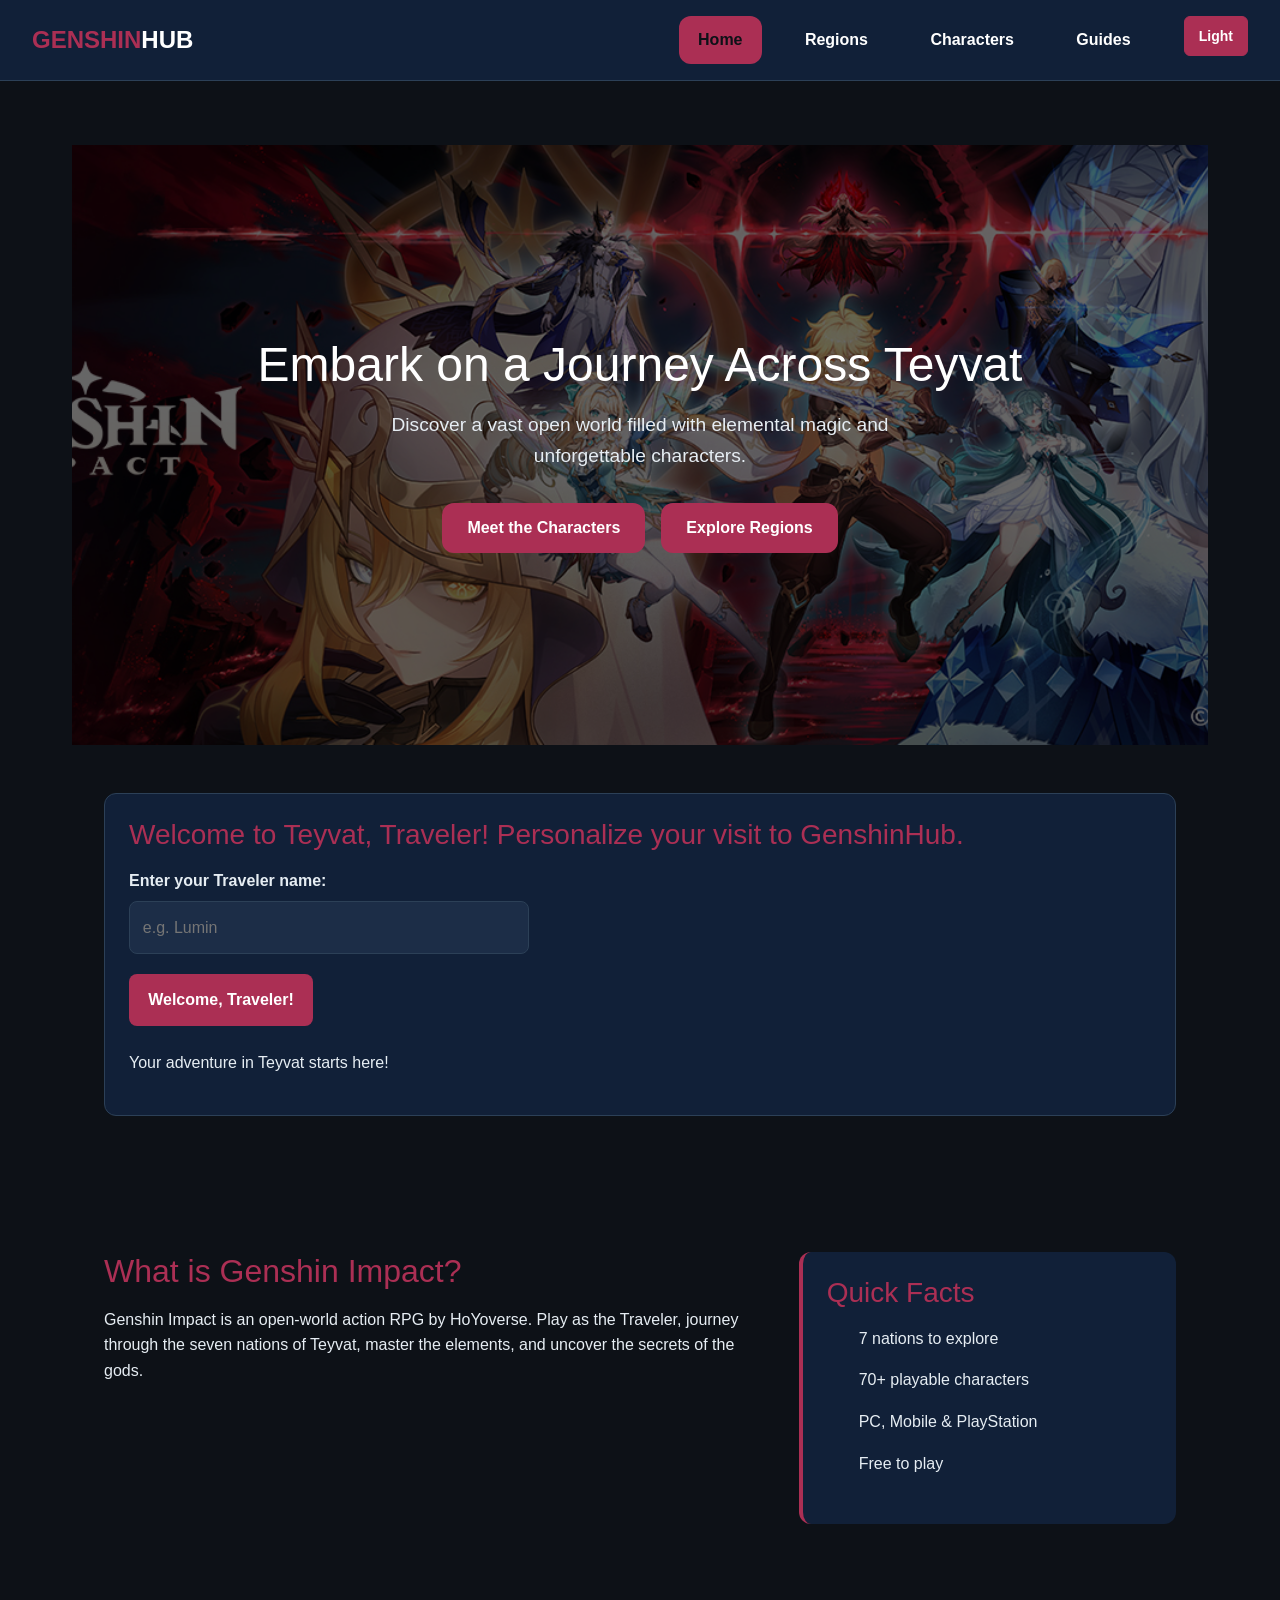
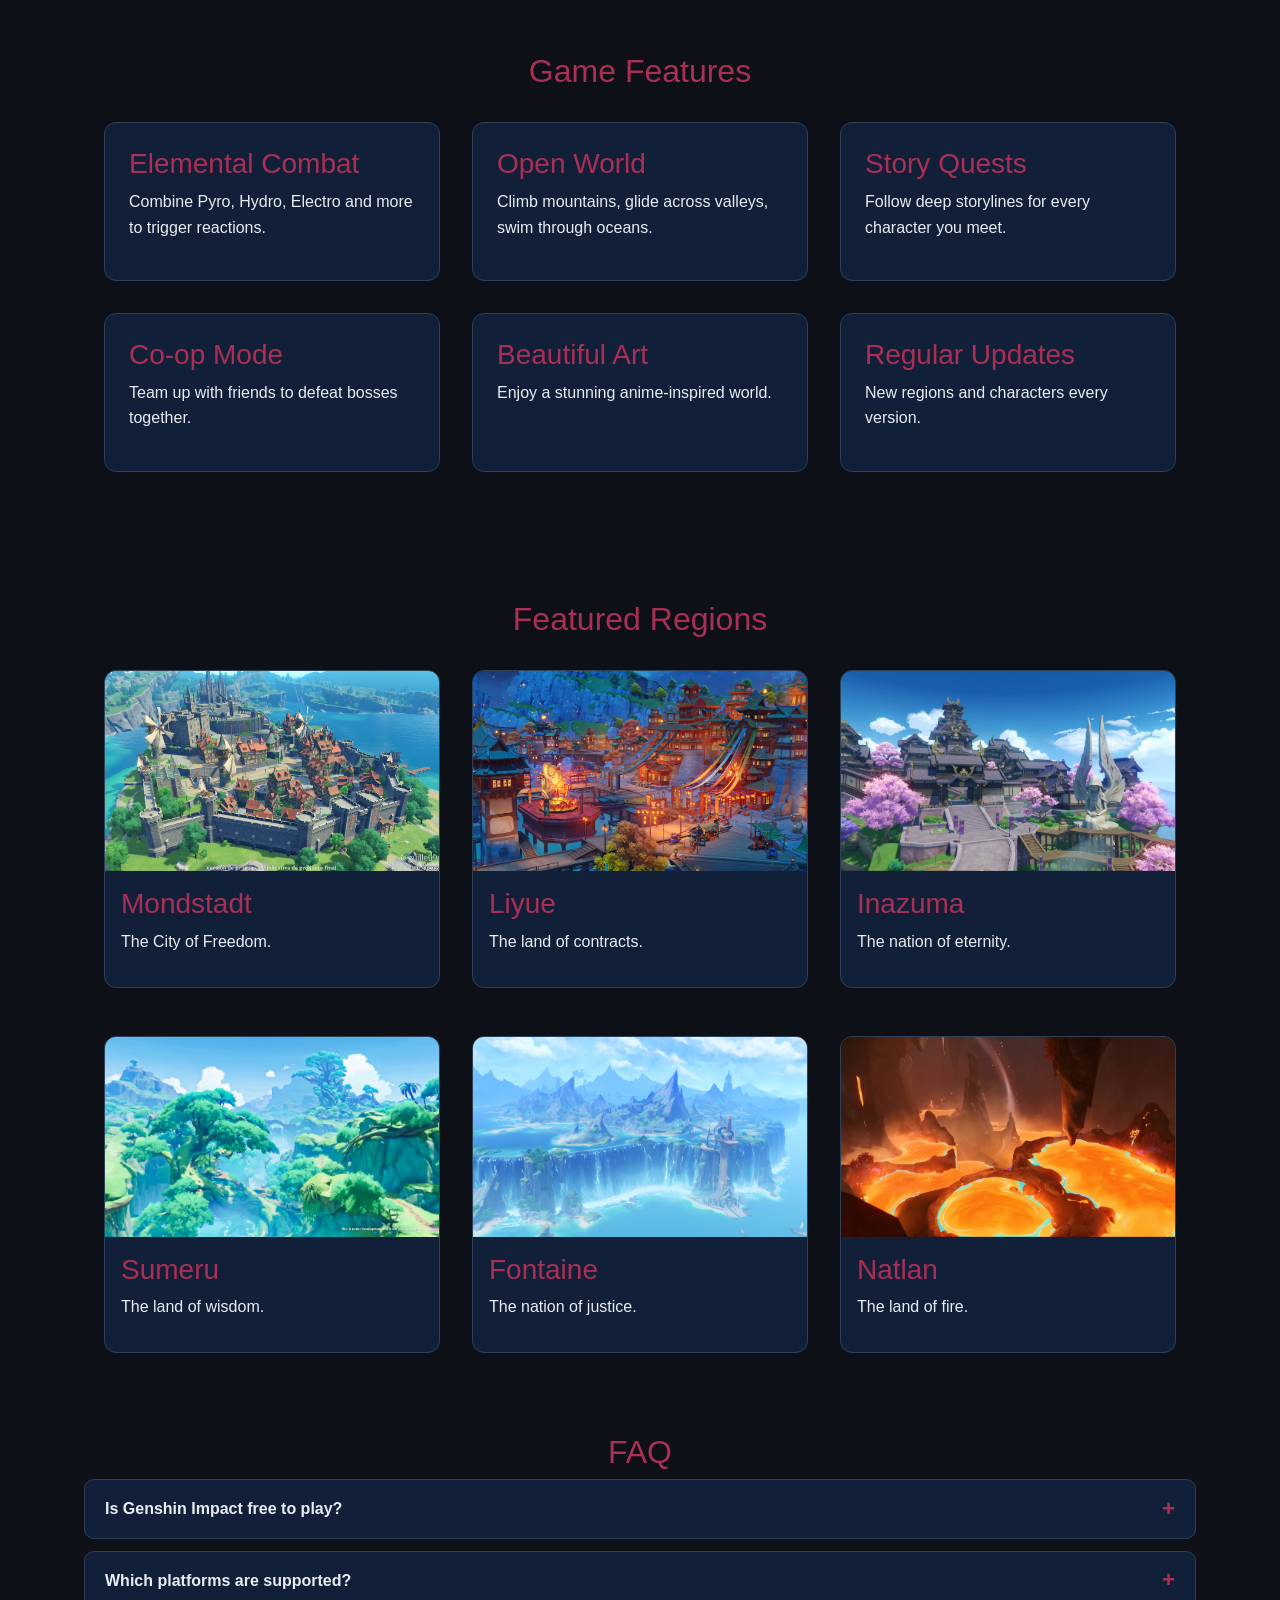
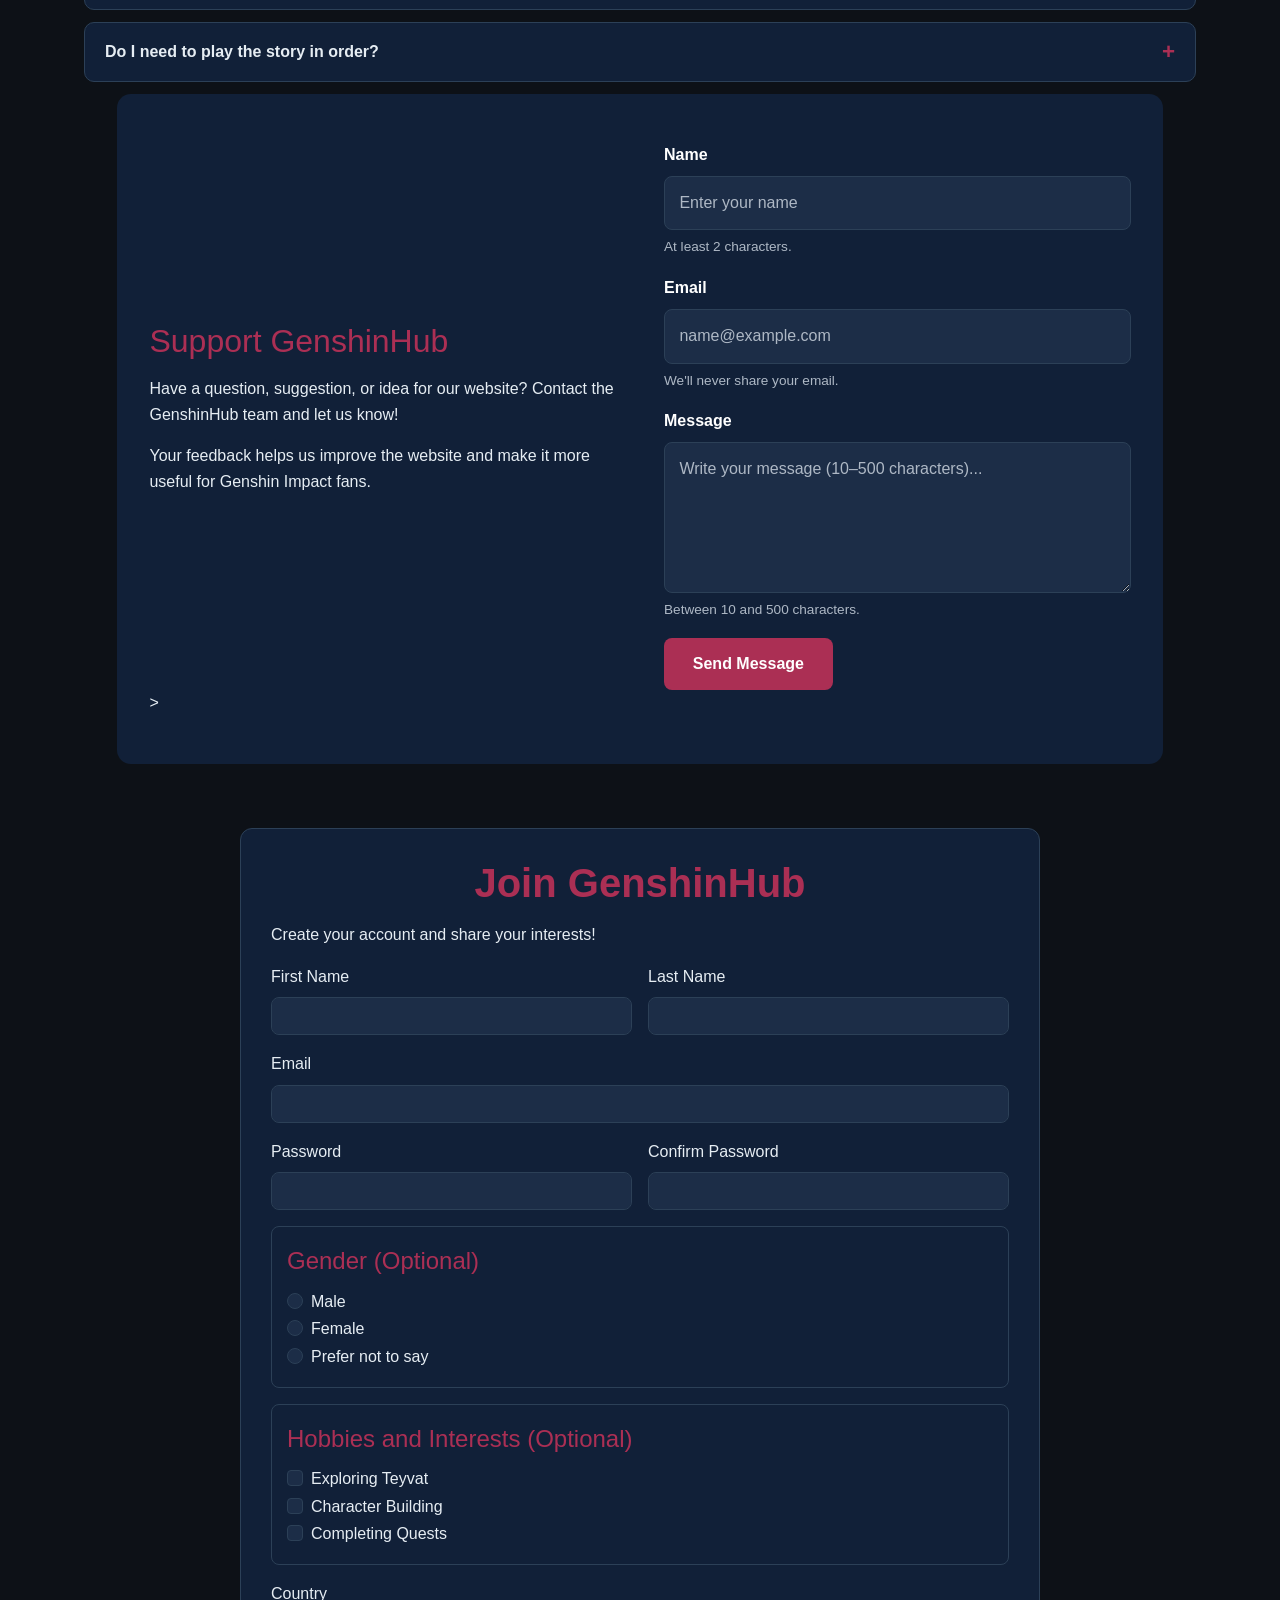
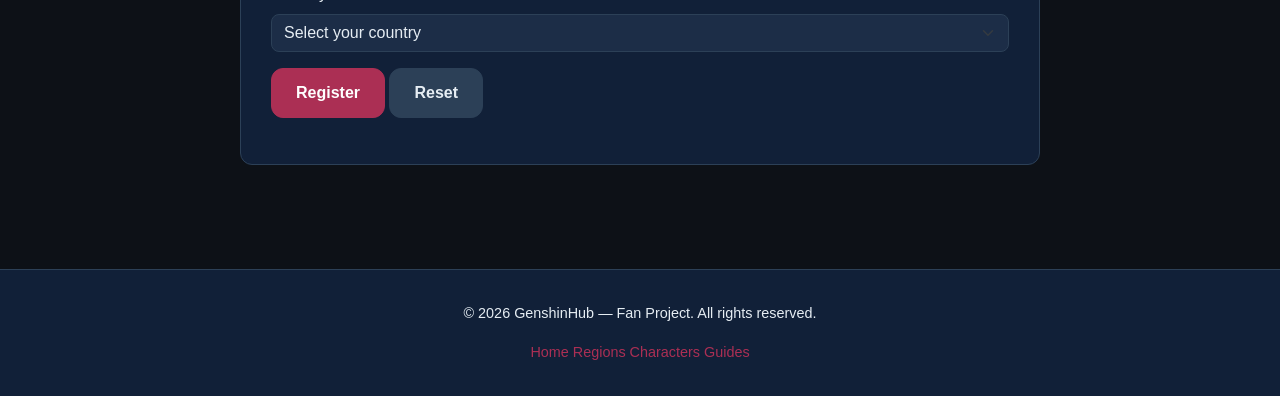
==== commit 3949a215: "Fixing" ====
--- a/index.html
+++ b/index.html
@@ -36,44 +36,17 @@
                     Guides
                 </a>
             </li>
+            <li> <button type="button" id="theme-toggle" class="theme-toggle" aria-label="Switch to light theme">
+            Light
+            </button> 
+            </li>
         </ul>
-        <button type="button" id="theme-toggle" class="theme-toggle" aria-label="Switch to light theme">
-          Light
-        </button>
     </nav>
 
 </header>
 
 
-
   <main>
-    
-<!-- zhaniya -->
-
-<section class="js-demo-section" aria-labelledby="js-demo-title">
-
-    <!-- task 0 welcome mess -->
-    <div class="js-demo-card">
-        <h3>Welcome to Teyvat, Traveler!
-          Personalize your visit to GenshinHub.</h3>
-
-        <label for="traveler-name">Enter your Traveler name:</label>
-        <input
-            type="text"
-            id="traveler-name"
-            placeholder="e.g. Lumin"
-        >
-
-        <button type="button" id="welcome-button">
-            Welcome, Traveler!
-        </button>
-
-        <p id="welcome-message" aria-live="polite">
-            Your adventure in Teyvat starts here!
-        </p>
-    </div>
-</section>
-
     <section class="hero" aria-labelledby="hero-title">
       <img src="images/banner.jpeg"
            alt="Genshin Impact characters standing together in Teyvat"
@@ -88,7 +61,33 @@
         </div>
       </div>
     </section>
-
+    <!-- zhaniya -->
+
+    <section class="js-demo-section" aria-labelledby="js-demo-title">
+
+        <!-- task 0 welcome mess -->
+        <div class="js-demo-card">
+            <h3>Welcome to Teyvat, Traveler!
+              Personalize your visit to GenshinHub.</h3>
+
+            <label for="traveler-name">Enter your Traveler name:</label>
+            <input
+                type="text"
+                id="traveler-name"
+                placeholder="e.g. Lumin"
+            >
+
+            <button type="button" id="welcome-button">
+                Welcome, Traveler!
+            </button>
+
+            <p id="welcome-message" aria-live="polite">
+                Your adventure in Teyvat starts here!
+            </p>
+        </div>
+    </section>
+
+    
     
     <section class="intro container" aria-labelledby="intro-title">
       <article>
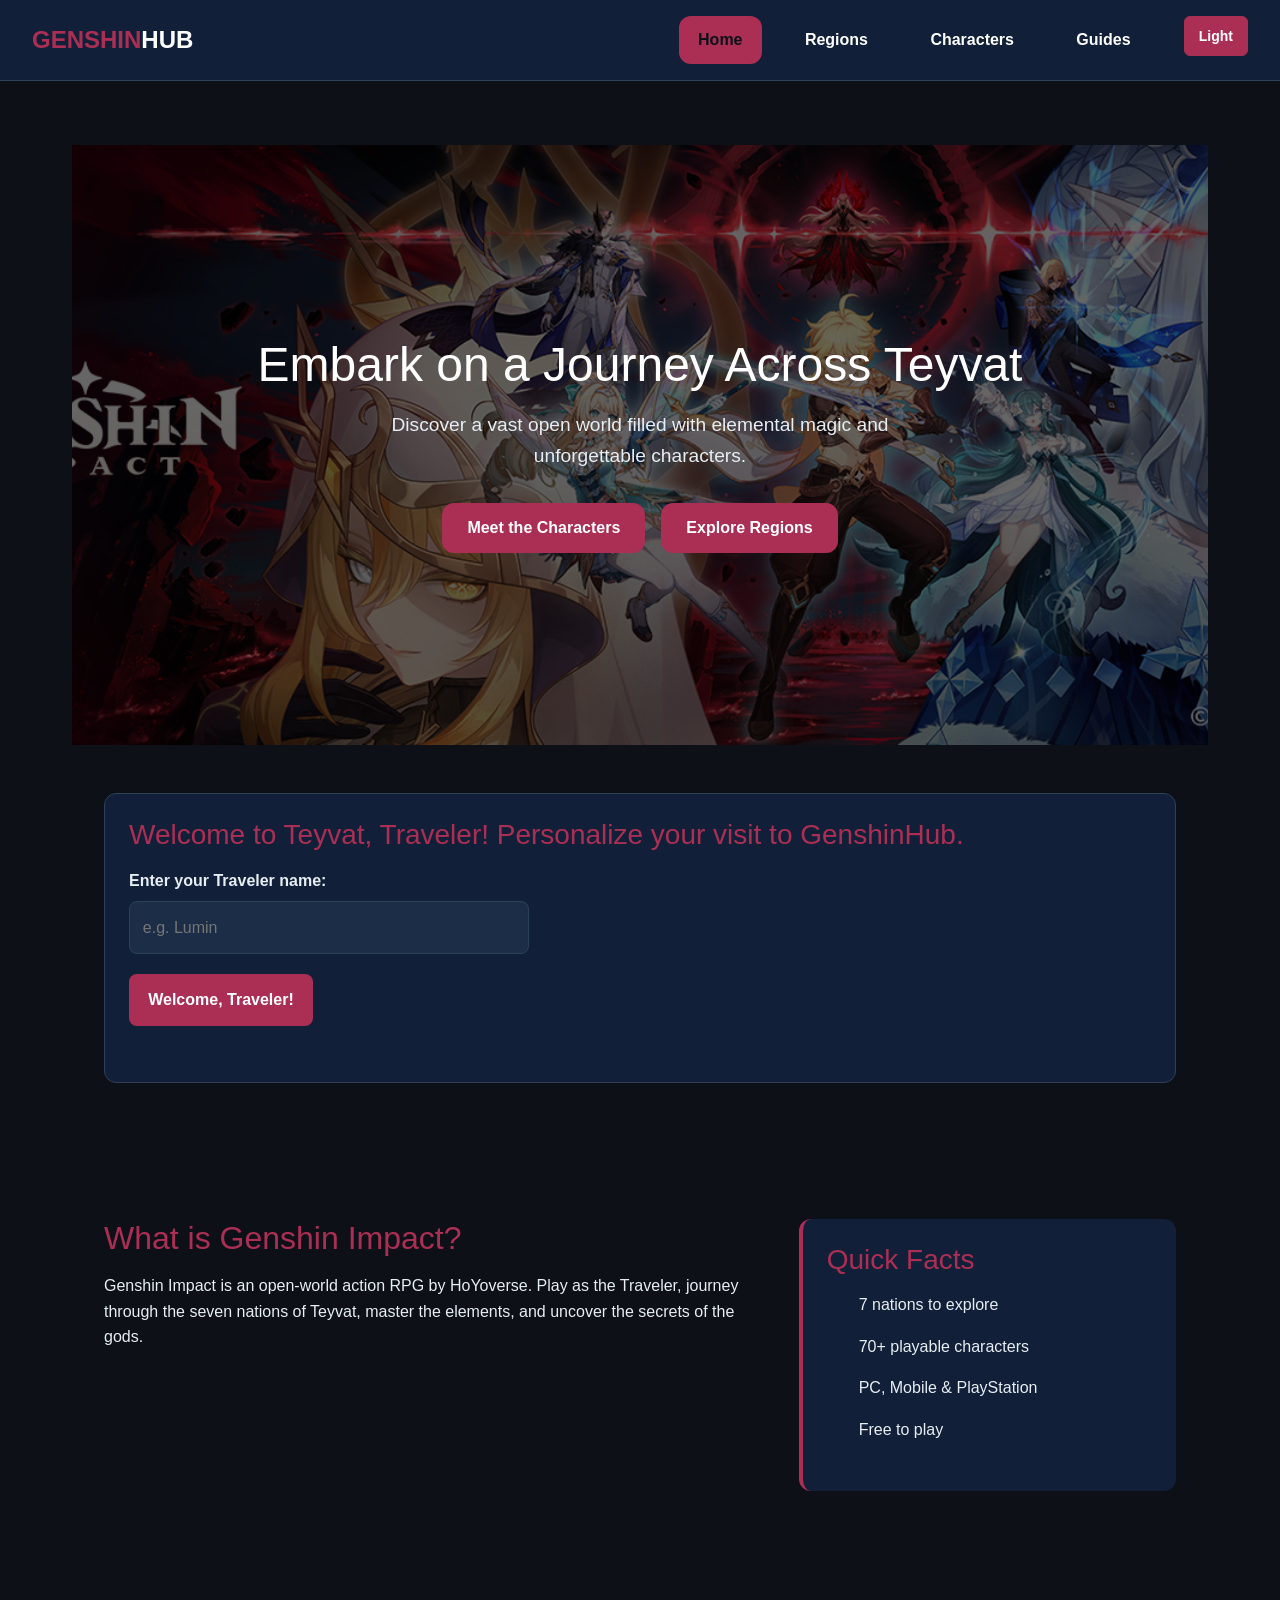
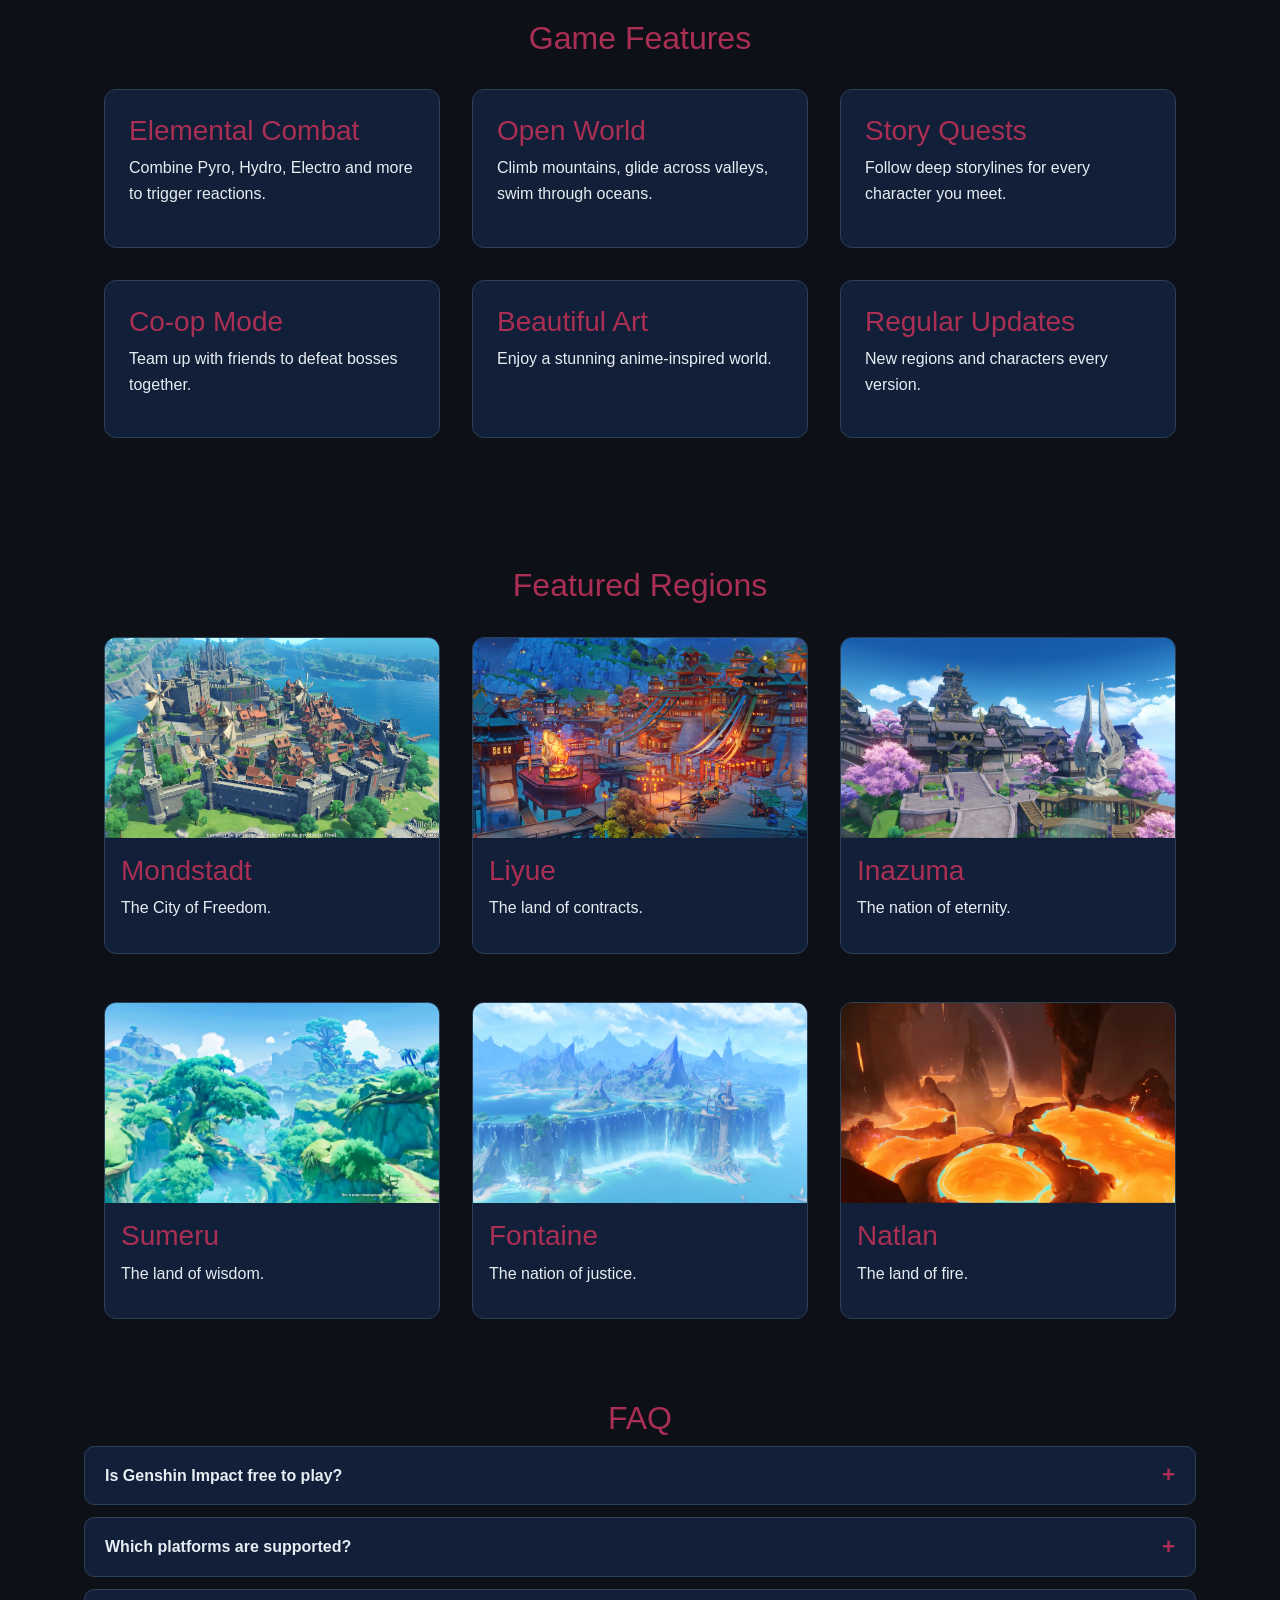
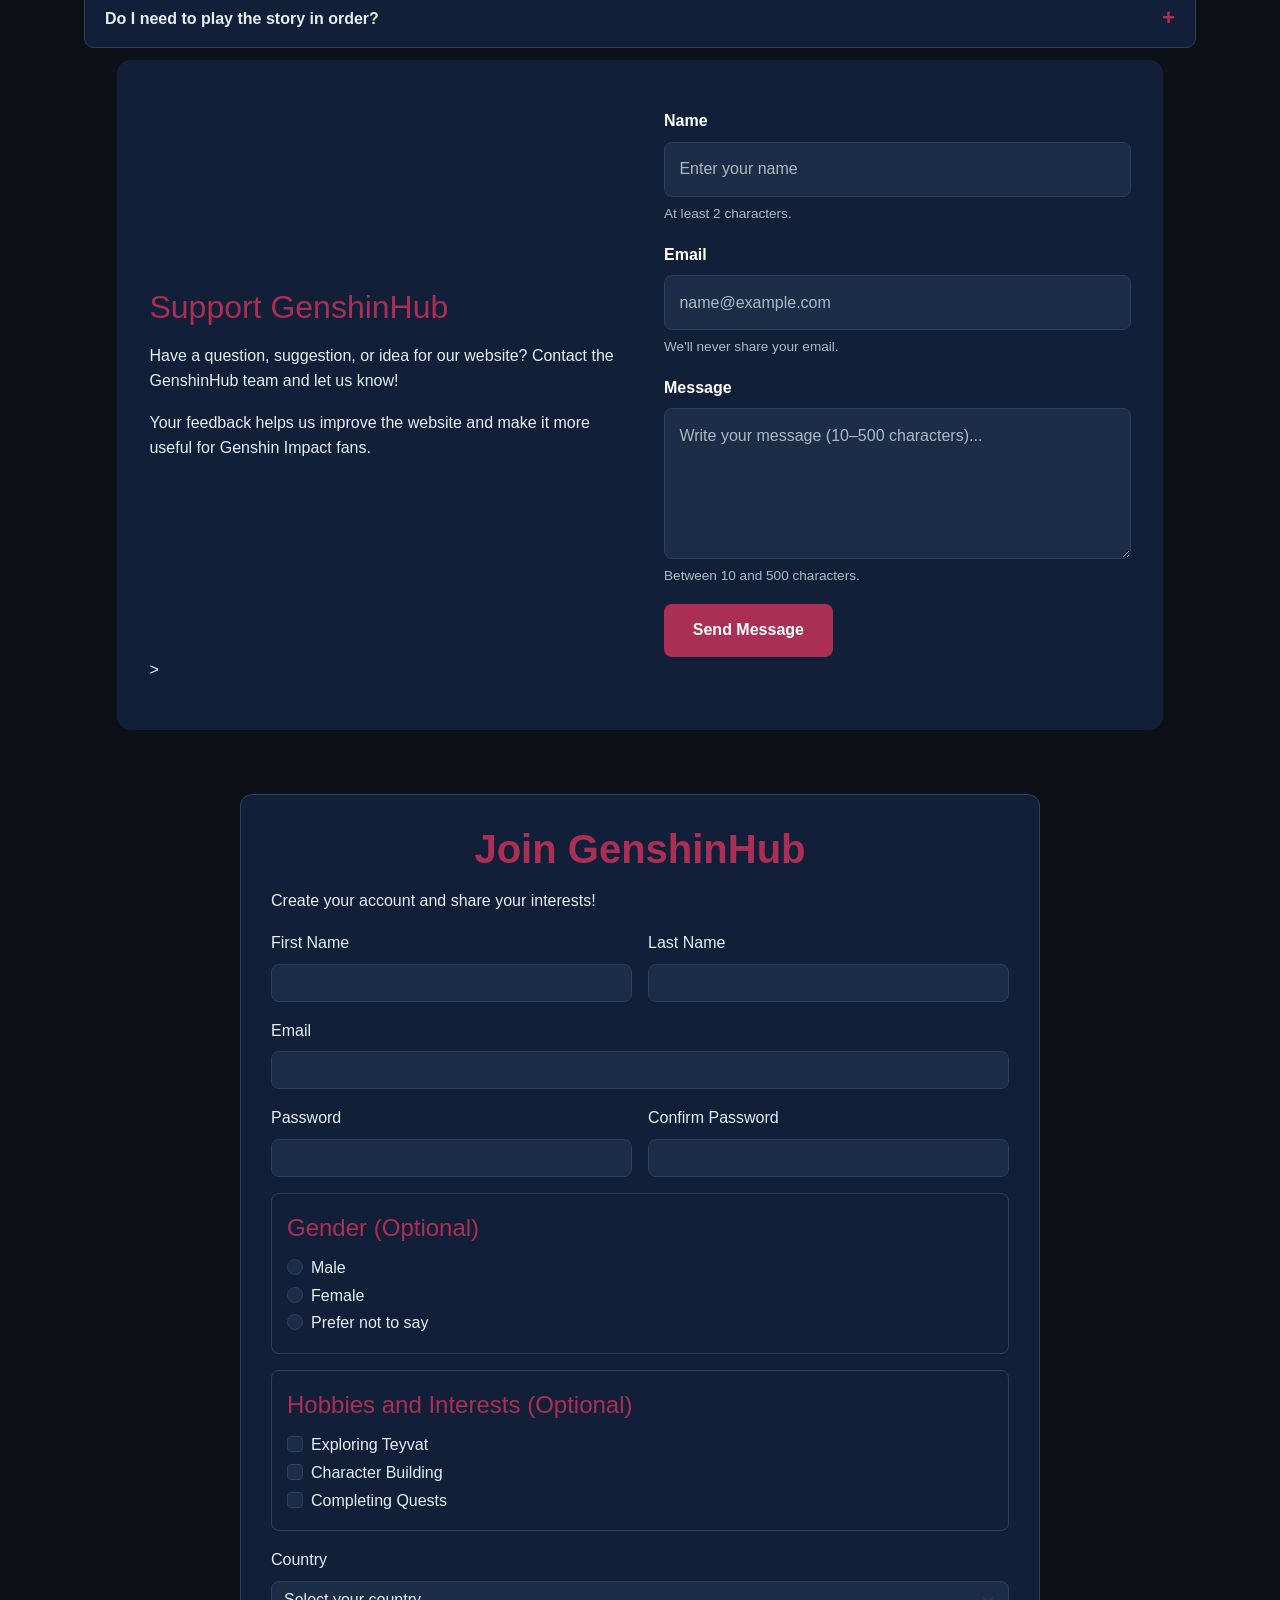
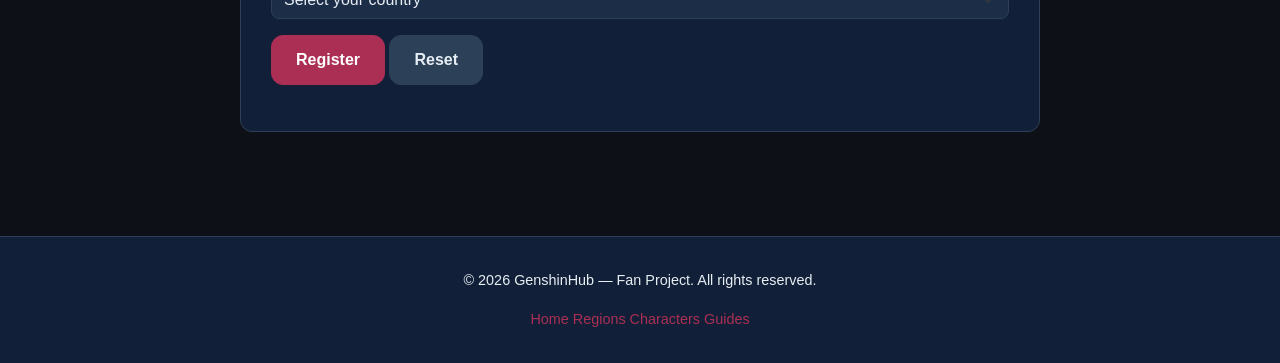
==== commit fa293570: "update" ====
--- a/index.html
+++ b/index.html
@@ -82,7 +82,7 @@
             </button>
 
             <p id="welcome-message" aria-live="polite">
-                Your adventure in Teyvat starts here!
+                
             </p>
         </div>
     </section>
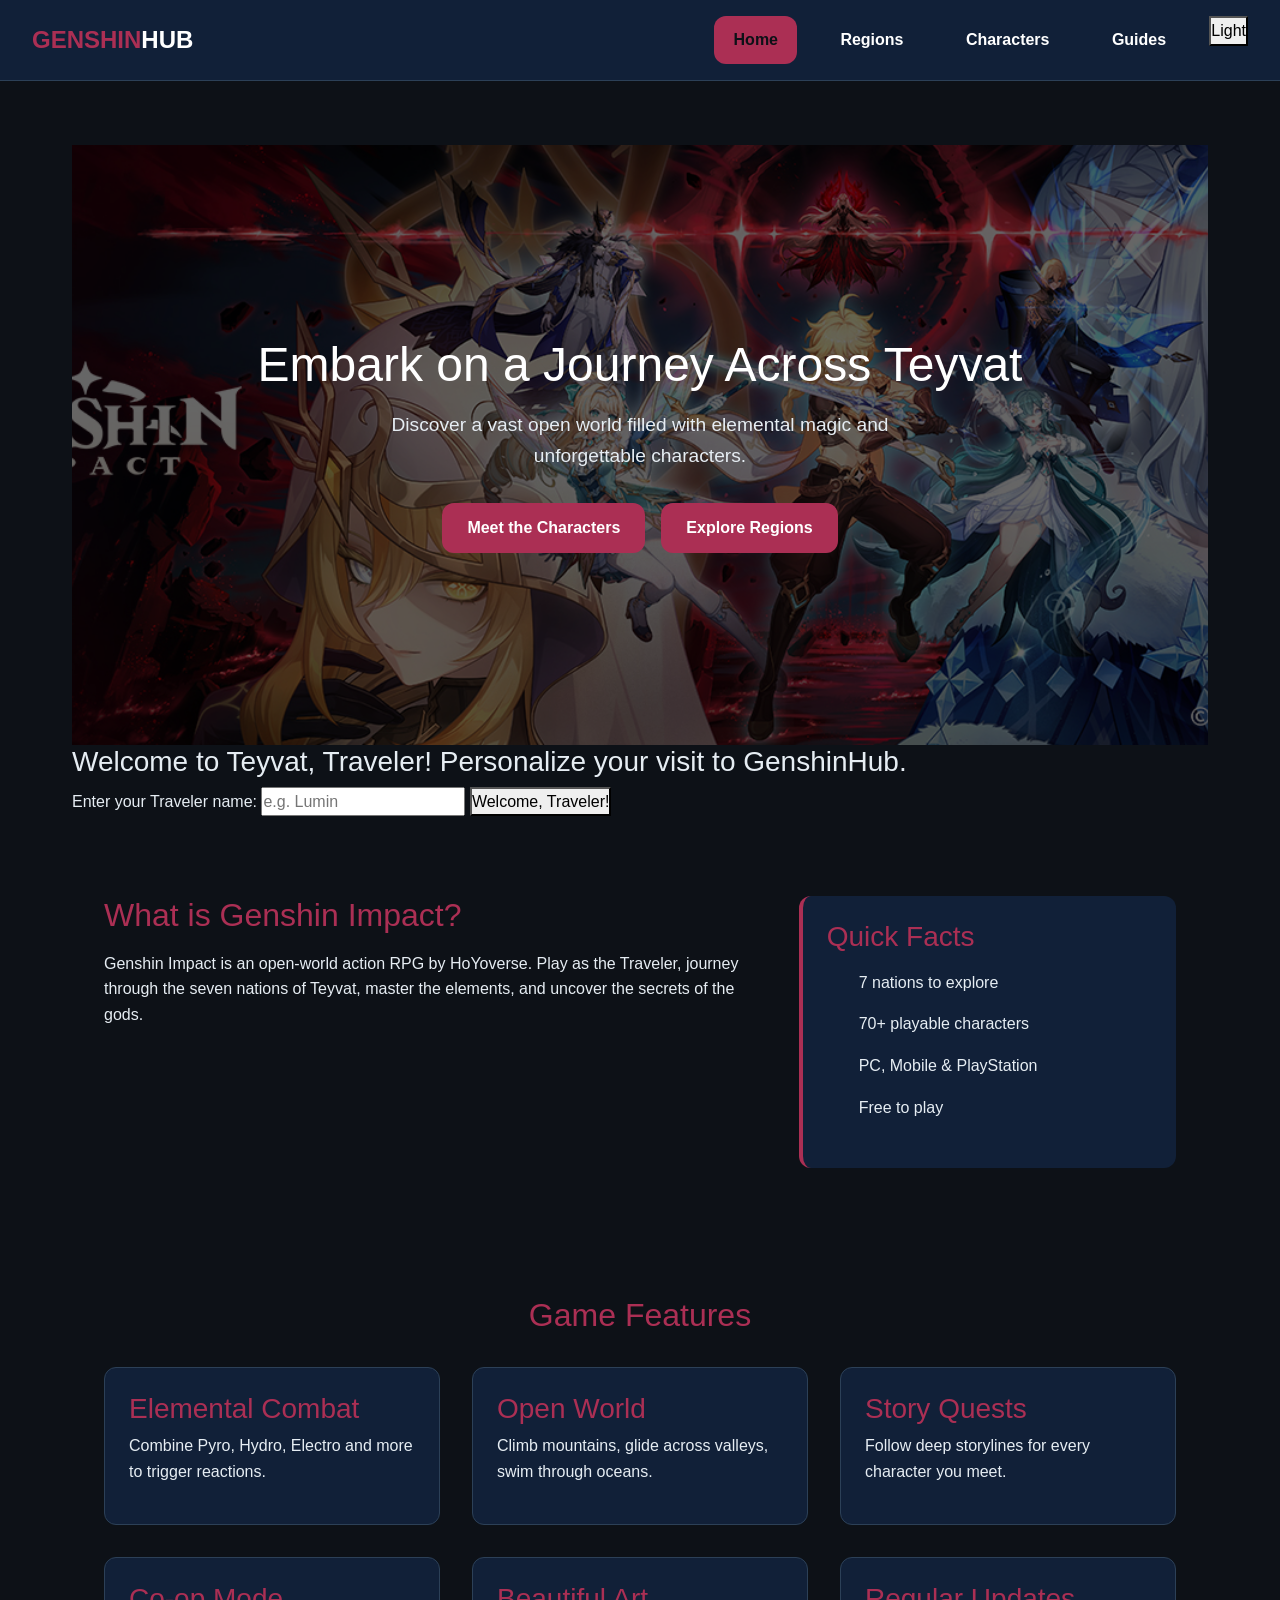
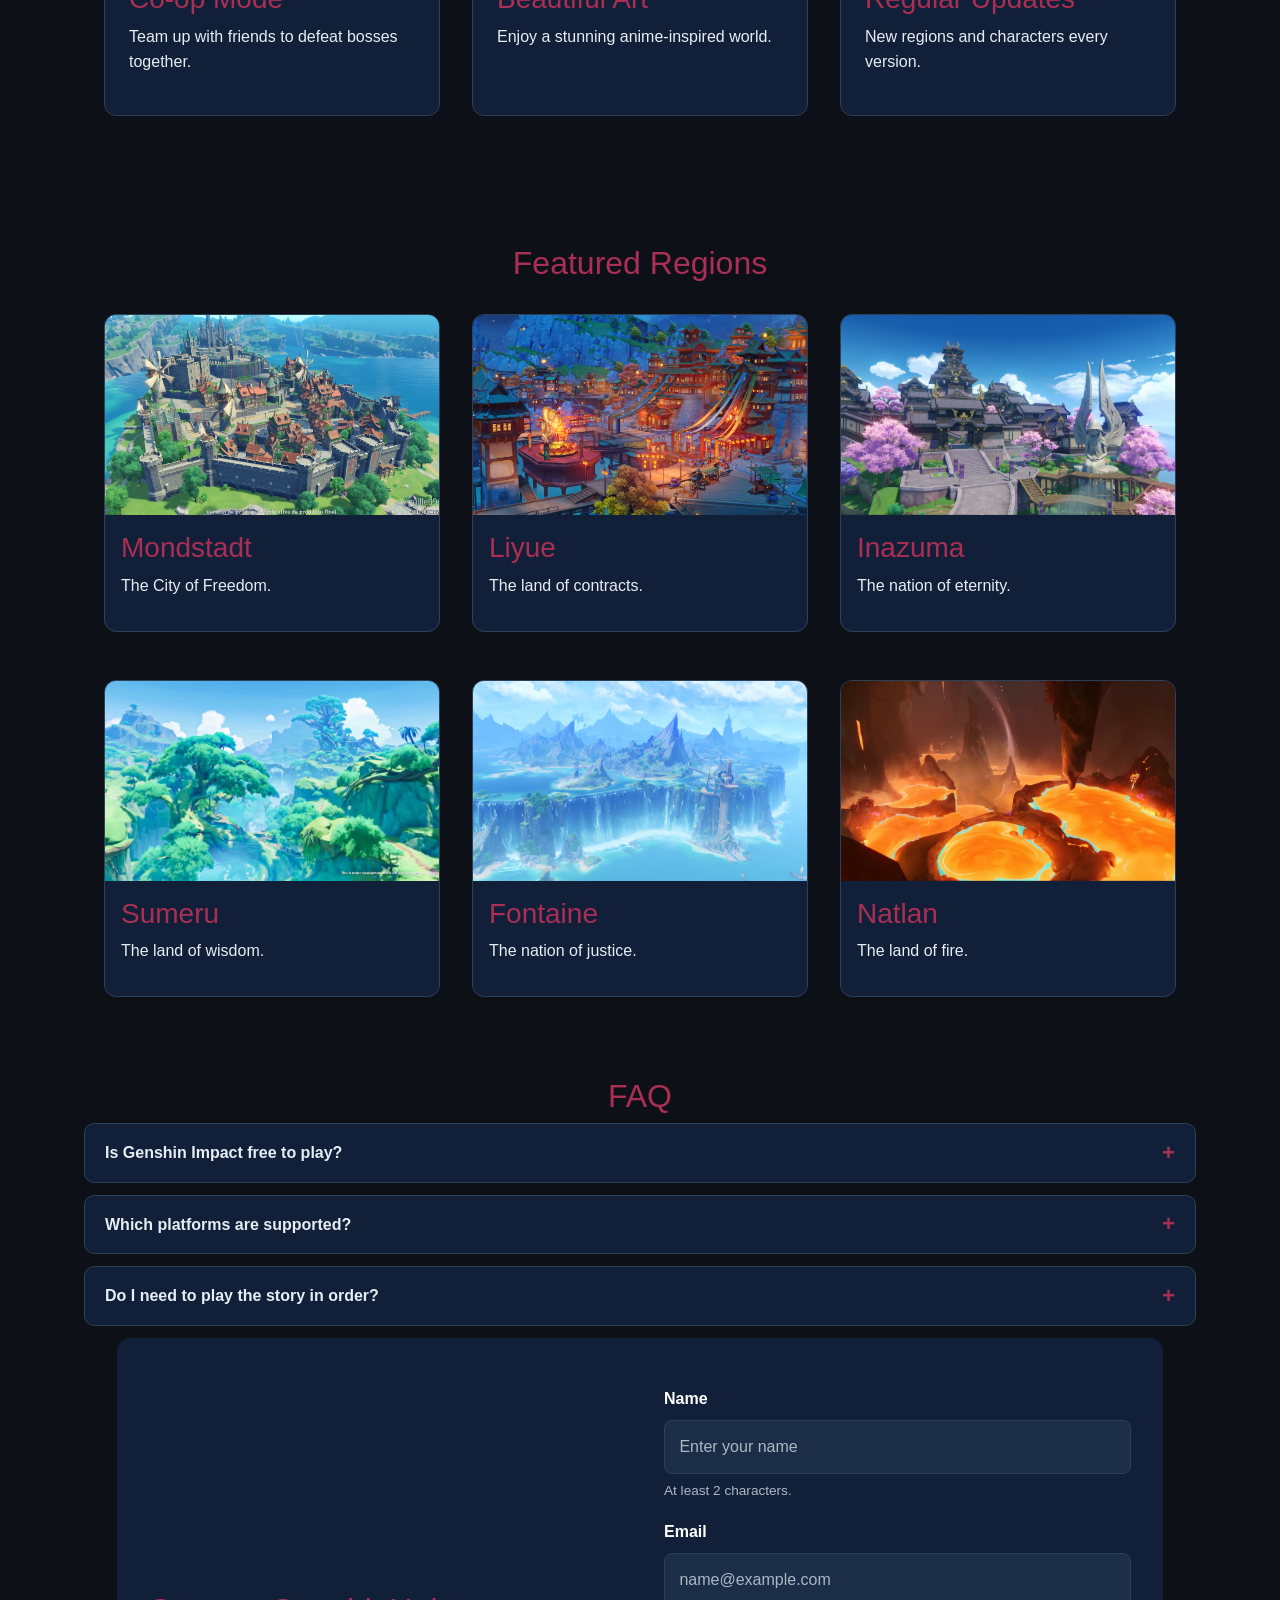
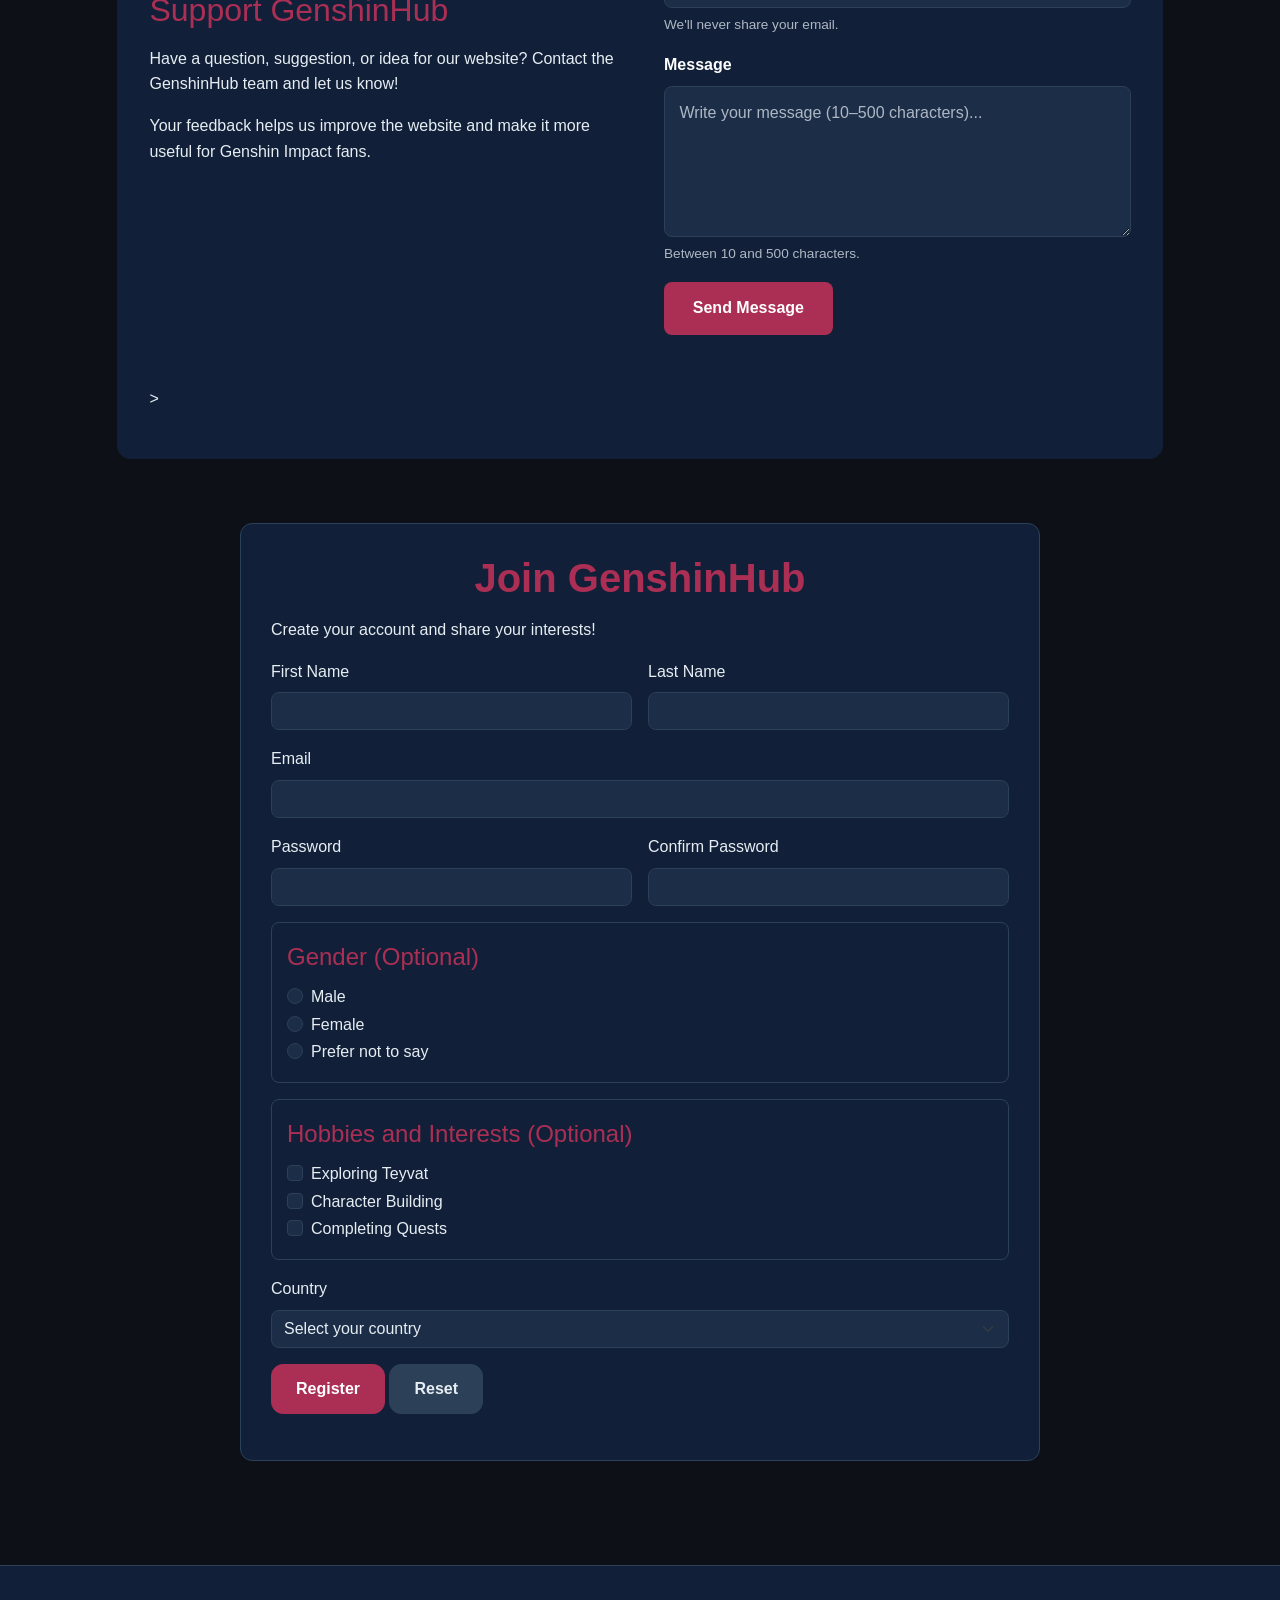
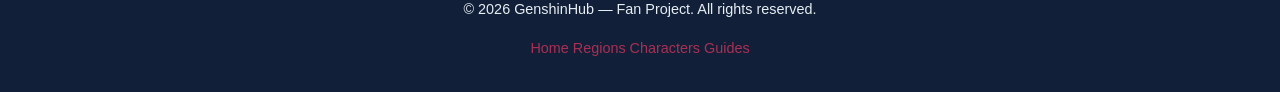
==== commit 3d24f056: "Update my page" ====
--- a/index.html
+++ b/index.html
@@ -8,6 +8,7 @@
   <link rel="stylesheet" href="css/style.css" />
   <link rel="stylesheet" href="css/responsive.css" />
   <script src="js/faq.js" defer></script>
+  <script src="https://code.jquery.com/jquery-3.7.1.min.js"></script>
 </head>
 <body>
 
@@ -36,7 +37,7 @@
                     Guides
                 </a>
             </li>
-            <li> <button type="button" id="theme-toggle" class="theme-toggle" aria-label="Switch to light theme">
+            <li> <button type="button" class="theme-toggle" aria-label="Switch to light theme">
             Light
             </button> 
             </li>
@@ -333,6 +334,7 @@
             </div>
 
             <button type="submit" class="btn btn-primary">Send Message</button>
+            <p id="support-form-result" class="text-success mt-3" role="status" aria-live="polite"></p>
         </form>
         <!-- Aruzhan -->
         <!-- Assyltas -->
@@ -562,5 +564,50 @@
     </div>
   </footer>
   <script src="js/theme.js"></script>
+
+  <!-- Task 5: Aelin -->
+<script>
+$(document).ready(function() {
+
+    $("#supportForm").on("submit", function(event) {
+
+        event.preventDefault();
+
+        let name = $("#support-name").val().trim();
+        let email = $("#support-email").val().trim();
+        let message = $("#support-message").val().trim();
+
+        let nameValid = name.length >= 2;
+        let emailValid = /^[^\s@]+@[^\s@]+\.[^\s@]+$/.test(email);
+        let messageValid = message.length >= 10 && message.length <= 500;
+
+        $("#support-name").toggleClass("is-invalid", !nameValid);
+        $("#support-name").toggleClass("is-valid", nameValid);
+
+        $("#support-email").toggleClass("is-invalid", !emailValid);
+        $("#support-email").toggleClass("is-valid", emailValid);
+
+        $("#support-message").toggleClass("is-invalid", !messageValid);
+        $("#support-message").toggleClass("is-valid", messageValid);
+
+        $("#support-form-result").text("");
+
+        if (nameValid && emailValid && messageValid) {
+
+            $("#support-form-result")
+                .text("Demo only: Your message has been validated successfully. No message was actually sent.");
+
+        }
+
+    });
+
+    $("#supportForm input, #supportForm textarea").on("input", function() {
+        $(this).removeClass("is-invalid is-valid");
+        $("#support-form-result").text("");
+    });
+
+});
+</script>
+<!-- Aelin -->
 </body>
 </html>
--- a/css/style.css
+++ b/css/style.css
@@ -1149,417 +1149,117 @@
   display: none;
 }
 
-/* favorite characters section */
-#favorites-section {
-    background-color: #112038;
-    border: 1px solid #2c4057;
-    border-radius: 12px;
-    padding: 2.5rem;
-    margin-top: 3rem;
-    box-shadow: 0 4px 12px rgba(0, 0, 0, 0.3);
-}
-
-#favorites-section h2 {
-    font-size: 2rem;
-    text-align: center;
-    margin-bottom: 0.5rem;
-    color: #ab2f54;
-}
-
-#favorites-section > p {
-    text-align: center;
-    color: #e6edf3;
-    margin-bottom: 2rem;
-    font-size: 1.1rem;
-}
-
-.favorite-form-box {
-    margin-bottom: 1.5rem;
-}
-
-#favorite-select {
-    flex: 1;
-    min-width: 250px;
-    padding: 0.75rem 1rem;
-    background-color: #0d1117;
-    border: 1px solid #2c4057;
-    color: #e6edf3;
-    border-radius: 12px;
-    font-size: 1rem;
-    outline: none;
-    transition: border-color 0.25s ease, box-shadow 0.25s ease;
-    cursor: pointer;
-}
-
-#favorite-select:focus {
-    border-color: #ab2f54;
-    box-shadow: 0 0 0 3px rgba(171, 47, 84, 0.2);
-}
-
-#favorite-select option {
-    background-color: #112038;
-    color: #e6edf3;
-}
-
-.favorite-add-btn {
-    padding: 0.75rem 1.5rem;
-    background-color: #ab2f54;
-    border: 1px solid #ab2f54;
-    color: #0d1117;
-    border-radius: 12px;
-    cursor: pointer;
-    font-weight: bold;
-    transition: all 0.25s ease;
-}
-
-.favorite-add-btn:hover {
-    background-color: #922647;
-    border-color: #922647;
-    color: #e6edf3;
-    transform: translateY(-2px);
-}
-
-.favorites-count-text {
-    text-align: center;
-    color: #a0a8b6;
-    font-size: 0.95rem;
-    margin-bottom: 1.5rem;
-}
-
-.favorite-items-list {
-    list-style: none;
-    padding: 0;
-    display: flex;
-    flex-direction: column;
-    gap: 0.75rem;
-}
-
-/* added elements */
-.favorite-items-list li {
-    background-color: #0d1117;
-    border: 1px solid #2c4057;
-    border-radius: 8px;
-    padding: 1rem 1.25rem;
-    color: #e6edf3;
-    display: flex;
-    justify-content: space-between;
-    align-items: center;
-    font-weight: 500;
-    transition: border-color 0.2s ease;
-}
-
-.favorite-items-list li:hover {
-    border-color: #ab2f54;
-}
-
-/* delete button */
-
-.favorite-items-list li button {
-    background-color: transparent;
-    border: 1px solid #ab2f54;
-    color: #ab2f54;
-    padding: 0.4rem 0.8rem;
-    border-radius: 6px;
-    font-size: 0.85rem;
-    font-weight: bold;
-    cursor: pointer;
-    transition: all 0.2s ease;
-}
-
-.favorite-items-list li button:hover {
-    background-color: #ab2f54;
-    color: #0d1117;
-}
-
-/*task3*/
-
-.search-box {
-    margin: 25px auto;
-    text-align: center;
-}
-
-.search-box label {
-    display: block;
-    margin-bottom: 10px;
-    color: white;
-}
-
-.search-box input {
-    padding: 12px;
-    width: 300px;
-    max-width: 90%;
-    border: 1px solid #ab2f54;
-    border-radius: 8px;
-    background-color: #112038;
-    color: white;
-}
-
-.search-box input:focus {
-    outline: none;
-    border-color: #ff6b9a;
-}
-
-#resultCount {
-    margin-top: 15px;
-    color: white;
-}
-
-#noResults {
-    text-align: center;
-    color: white;
-    font-size: 20px;
-    margin: 30px;
-}
-
-/* zhaniya  */
-
-/* PART 1: DOM Manipulation and Events */
-
-.js-demo-section {
-    max-width: 1200px;
-    margin: 0 auto;
-    padding: 3rem 2rem;
-}
-
-.js-demo-section > h2 {
-    color: #ab2f54;
-    text-align: center;
-    margin-bottom: 1rem;
-}
-
-.js-demo-section > p {
-    text-align: center;
-    margin-bottom: 2rem;
-}
-
-.js-demo-card {
-    background-color: #112038;
-    border: 1px solid #2c4057;
-    border-radius: 12px;
-    padding: 1.5rem;
-    margin-bottom: 1.5rem;
-}
-
-.js-demo-card h3 {
-    color: #ab2f54;
-    margin-bottom: 1rem;
-}
-
-.js-demo-card label {
-    display: block;
-    margin-bottom: 0.5rem;
-    font-weight: bold;
-}
-
-.js-demo-card input {
-    display: block;
-    width: 100%;
-    max-width: 400px;
-    padding: 0.8rem;
-    margin-bottom: 1rem;
-    background-color: #1c2d47;
-    color: #e6edf3;
-    border: 1px solid #2c4057;
-    border-radius: 8px;
-    font: inherit;
-}
-
-.js-demo-card button {
-    padding: 0.8rem 1.2rem;
-    margin: 0.25rem 0 1rem;
-    background-color: #ab2f54;
-    color: #ffffff;
-    border: none;
-    border-radius: 8px;
-    font: inherit;
-    font-weight: bold;
-    cursor: pointer;
-}
-
-.js-demo-card button:hover {
-    background-color: #c13a61;
-}
-
-.js-demo-card button:focus-visible,
-.js-demo-card input:focus-visible {
-    outline: 3px solid #4a9eff;
-    outline-offset: 3px;
-}
-
-#welcome-message {
-    margin-top: 0.5rem;
-    color: #e6edf3;
-}
-
-/* Task 1: Light Theme */
-
-body.light-theme {
-    background-color: #f4f6fb;
-    color: #202b3c;
-}
-
-/* Header and footer */
-body.light-theme .main-header,
-body.light-theme .site-header,
-body.light-theme .main-footer {
-    background-color: #e0e8f4;
-    color: #202b3c;
-    border-color: #b8c7dc;
-}
-
-body.light-theme .logo h2 span,
-body.light-theme .logo span,
-body.light-theme .nav-menu a {
-    color: #202b3c;
-}
-
-/* Cards and content sections */
-body.light-theme .feature-card,
-body.light-theme .home-region-card,
-body.light-theme .char-card,
-body.light-theme .synergy-box,
-body.light-theme .guide-card,
-body.light-theme .guide-build article,
-body.light-theme .guide-elements article,
-body.light-theme .guide-faq,
-body.light-theme .faq-section,
-body.light-theme .faq,
-body.light-theme .timeline,
-body.light-theme .support-section,
-body.light-theme .registration-section,
-body.light-theme #favorites-section,
-body.light-theme .js-demo-card,
-body.light-theme .intro aside {
-    background-color: #ffffff;
-    color: #202b3c;
-    border-color: #c7d2e2;
-}
-
-/* Text */
-body.light-theme .feature-card p,
-body.light-theme .home-region-card p,
-body.light-theme .char-info p,
-body.light-theme .guide-card p,
-body.light-theme .guide-build p,
-body.light-theme .guide-elements p,
-body.light-theme .support-text p,
-body.light-theme .registration-section p,
-body.light-theme .registration-section label,
-body.light-theme .js-demo-card label,
-body.light-theme #welcome-message,
-body.light-theme .js-demo-section > p,
-body.light-theme .faq-list details p {
-    color: #202b3c;
-}
-
-/* Inputs */
-body.light-theme .js-demo-card input,
-body.light-theme .form-group input,
-body.light-theme .form-group textarea,
-body.light-theme .registration-section .form-control,
-body.light-theme .registration-section .form-select,
-body.light-theme #favorite-select {
-    background-color: #ffffff;
-    color: #202b3c;
-    border-color: #aab8cc;
-}
-
-body.light-theme .js-demo-card input::placeholder {
-    color: #596579;
-}
-
-/* FAQ and other interactive content */
-body.light-theme .faq-item,
-body.light-theme .faq-list details,
-body.light-theme .home-faq details,
-body.light-theme .js-faq-item {
-    background-color: #eaf0f8;
-    border-color: #c7d2e2;
-}
-
-body.light-theme .faq-item summary,
-body.light-theme .faq-list summary,
-body.light-theme .home-faq summary,
-body.light-theme .js-faq-question {
-    color: #202b3c;
-}
-
-body.light-theme .favorite-items-list li {
-    background-color: #f4f6fb;
-    color: #202b3c;
-    border-color: #c7d2e2;
-}
-
-body.light-theme .form-hint {
-    color: #596579;
-}
-
-/* Keep hero text readable over images */
-body.light-theme .hero-content h1,
-body.light-theme .hero-content p,
-body.light-theme .guide-hero h1,
-body.light-theme .guide-hero p,
-body.light-theme .region-card {
-    color: #ffffff;
-}
-
-/* Theme toggle button */
-.theme-toggle {
-    padding: 8px 14px;
-    margin-left: 10px;
-    border: 1px solid #ab2f54;
-    border-radius: 6px;
-    background-color: #ab2f54;
-    color: #ffffff;
-    font-size: 14px;
-    font-weight: 600;
-    font-family: inherit;
-    cursor: pointer;
-    display: inline-flex;
-    align-items: center;
-    justify-content: center;
-    white-space: nowrap;
-    transition: background-color 0.2s ease, transform 0.2s ease;
-}
-
-.theme-toggle:hover {
-    background-color: #8f2545;
-    border-color: #8f2545;
-    transform: translateY(-1px);
-}
-
-.theme-toggle:focus-visible {
-    outline: 2px solid #e6edf3;
-    outline-offset: 3px;
-}
-
-/* Light theme */
-body.light-theme {
-    background-color: #f4f6fa;
-    color: #202938;
-}
-
-body.light-theme header,
-body.light-theme footer,
-body.light-theme .feature-card,
-body.light-theme .guide-card,
-body.light-theme .region-card,
-body.light-theme .character-card,
-body.light-theme .js-demo-card,
-body.light-theme .js-demo-section {
-    background-color: #ffffff;
-    color: #202938;
-}
-
-body.light-theme p,
-body.light-theme li,
-body.light-theme label,
-body.light-theme h2,
-body.light-theme h3 {
-    color: #202938;
-}
-
-body.light-theme .theme-toggle {
-    background-color: #ffffff;
-    color: #202938;
-}
+/* Assyltas — Task 3 filter styles */
+.char-filter-section {
+  margin-block: 2rem;
+  padding: 2rem;
+  background: #112038;
+  border: 1px solid #2c4057;
+  border-radius: 12px;
+}
+.char-filter-section h2 {
+  color: #ab2f54;
+  text-align: center;
+  margin-bottom: 1.5rem;
+}
+.char-filter-controls {
+  display: flex;
+  flex-wrap: wrap;
+  gap: 1.5rem;
+  align-items: flex-end;
+}
+.char-filter-controls .form-group { flex: 1 1 240px; }
+.char-filter-count {
+  margin-top: 1rem;
+  color: #aeb8c5;
+  font-size: 0.95rem;
+}
+.char-no-results {
+  margin-top: 0.5rem;
+  padding: 1rem;
+  background: #1c2d47;
+  border: 1px dashed #ab2f54;
+  border-radius: 8px;
+  color: #ff8fa8;
+  text-align: center;
+  font-weight: 600;
+}
+.char-no-results[hidden] { display: none; }
+.char-card.is-hidden { display: none !important; }
+
+/* Assyltas — Task 4 favourites styles */
+.favourites-section {
+  margin-block: 3rem;
+  padding: 2rem;
+  background: #112038;
+  border: 1px solid #2c4057;
+  border-radius: 12px;
+}
+.favourites-section h2 {
+  color: #ab2f54;
+  text-align: center;
+  margin-bottom: 1.5rem;
+}
+.fav-form {
+  display: flex;
+  flex-wrap: wrap;
+  gap: 1rem;
+  align-items: flex-end;
+  margin-bottom: 1rem;
+}
+.fav-form .form-group { flex: 1 1 260px; }
+.fav-error {
+  color: #ff8fa8;
+  font-size: 0.9rem;
+  margin-top: 0.35rem;
+}
+.fav-error[hidden] { display: none; }
+.fav-count {
+  color: #aeb8c5;
+  font-size: 0.95rem;
+  margin-bottom: 1rem;
+}
+.fav-list {
+  list-style: none;
+  margin: 0;
+  padding: 0;
+  display: flex;
+  flex-direction: column;
+  gap: 0.75rem;
+}
+.fav-item {
+  display: flex;
+  justify-content: space-between;
+  align-items: center;
+  gap: 1rem;
+  padding: 0.85rem 1rem;
+  background: #1c2d47;
+  border: 1px solid #2c4057;
+  border-radius: 8px;
+}
+.fav-item span {
+  color: #e6edf3;
+  word-break: break-word;
+}
+.fav-remove {
+  padding: 0.4rem 0.9rem;
+  background: #ab2f54;
+  border: none;
+  border-radius: 6px;
+  color: #fff;
+  font-weight: bold;
+  cursor: pointer;
+}
+.fav-remove:hover,
+.fav-remove:focus-visible {
+  background: #c13a61;
+  outline: 2px solid #fff;
+  outline-offset: 2px;
+}
+.fav-empty {
+  color: #aeb8c5;
+  font-style: italic;
+  text-align: center;
+  padding: 1rem;
+}
+.fav-empty[hidden] { display: none; }
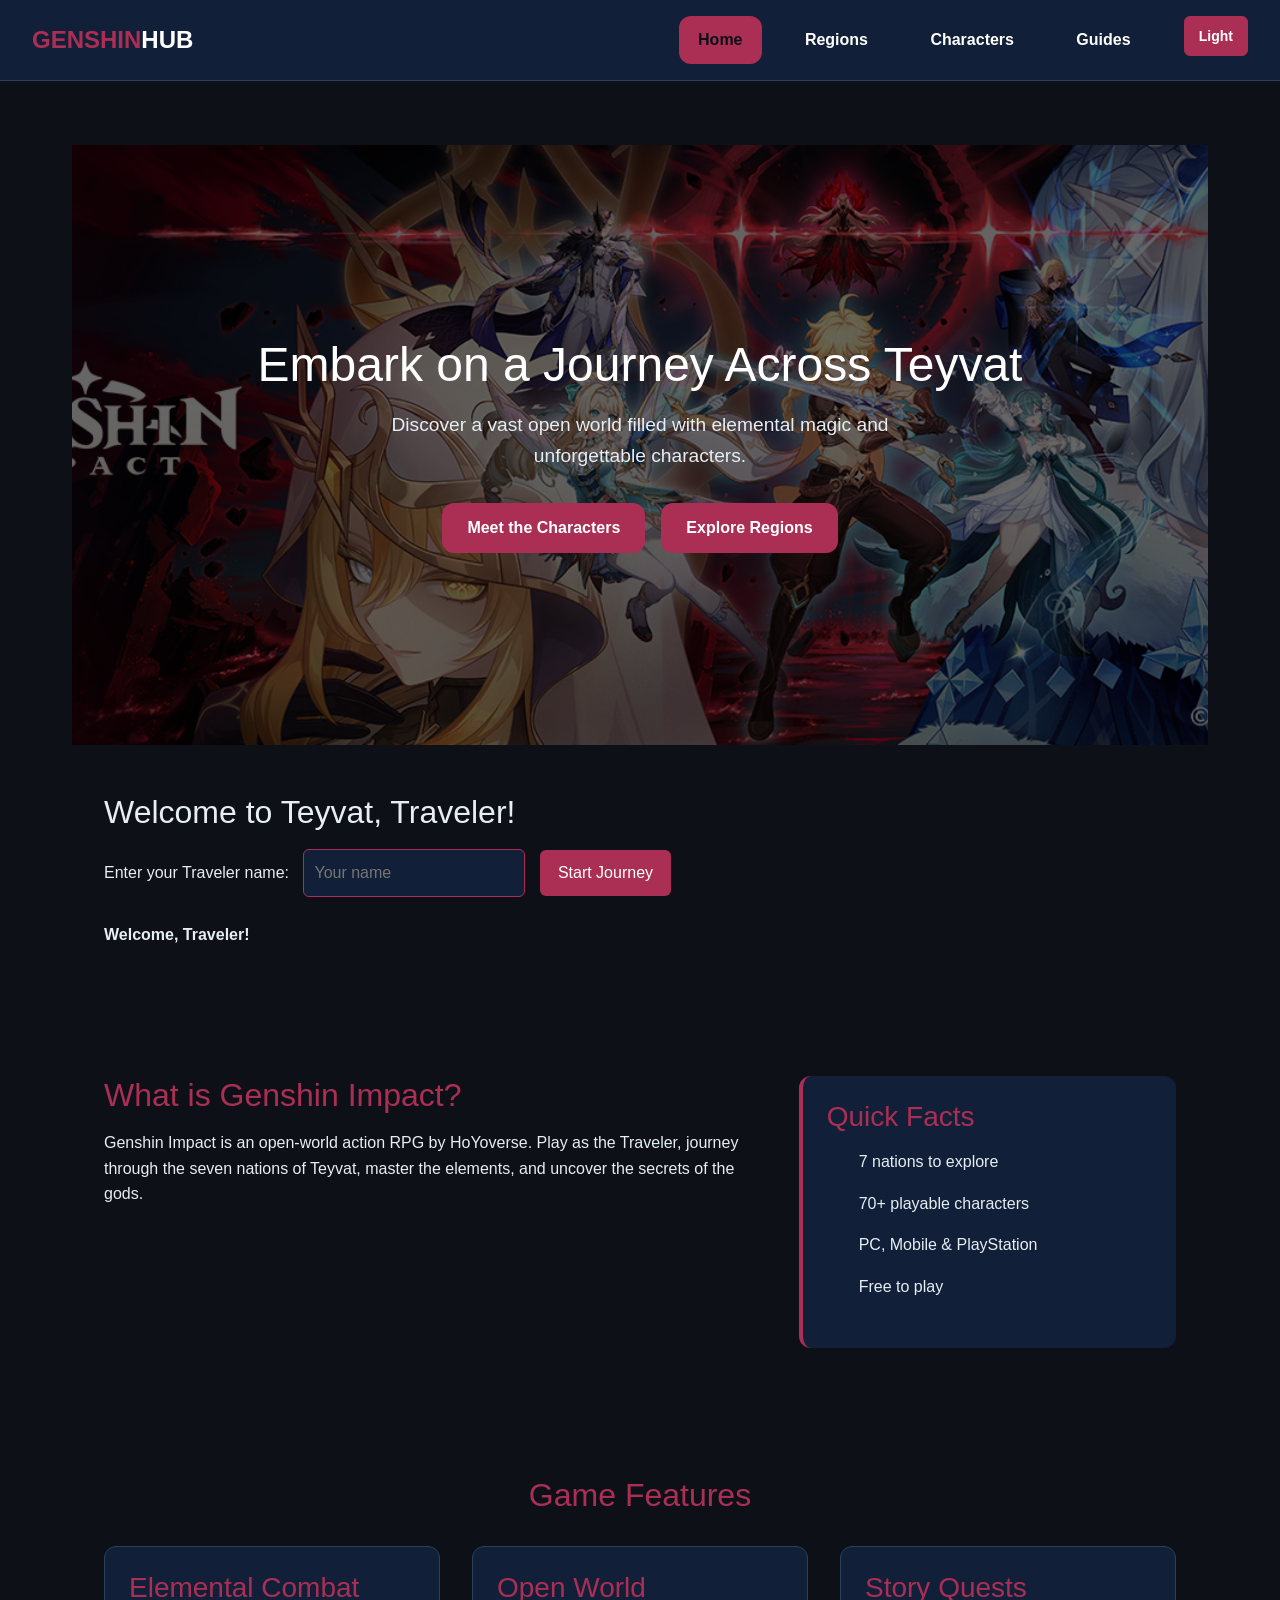
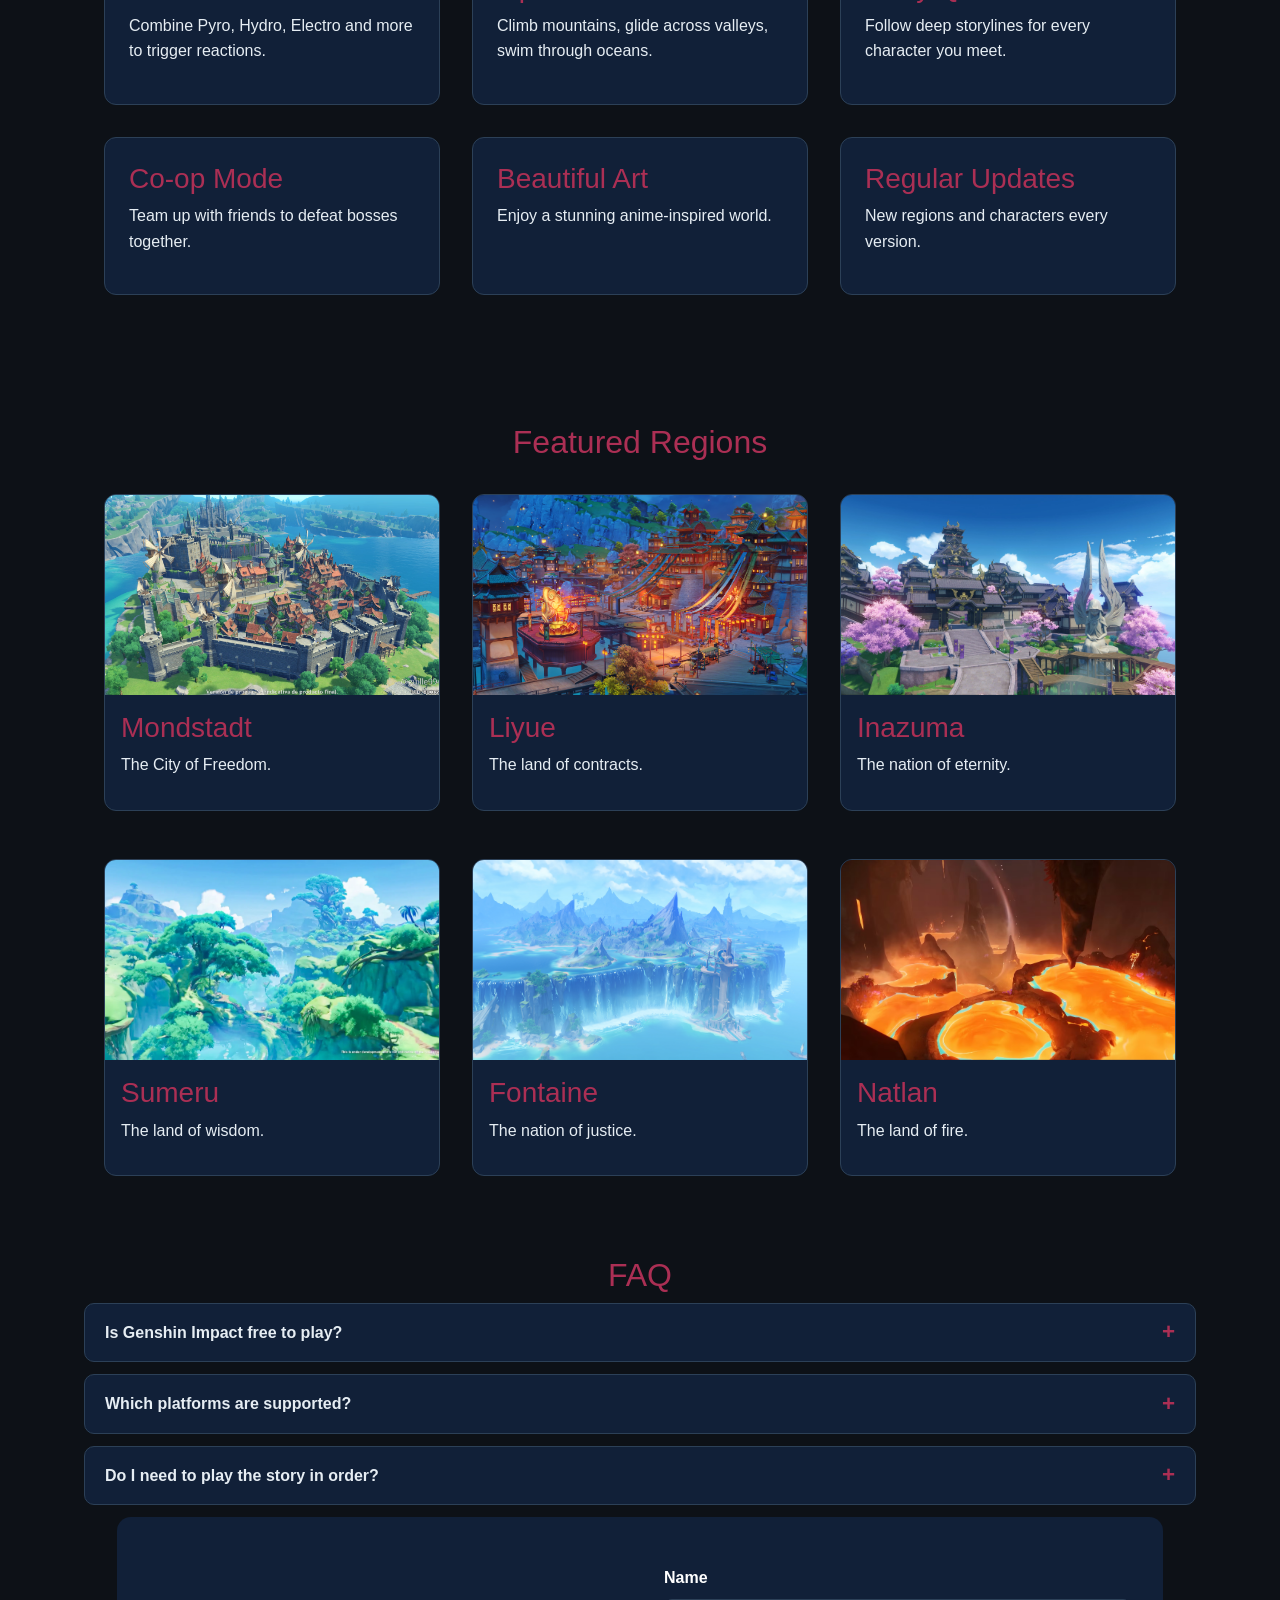
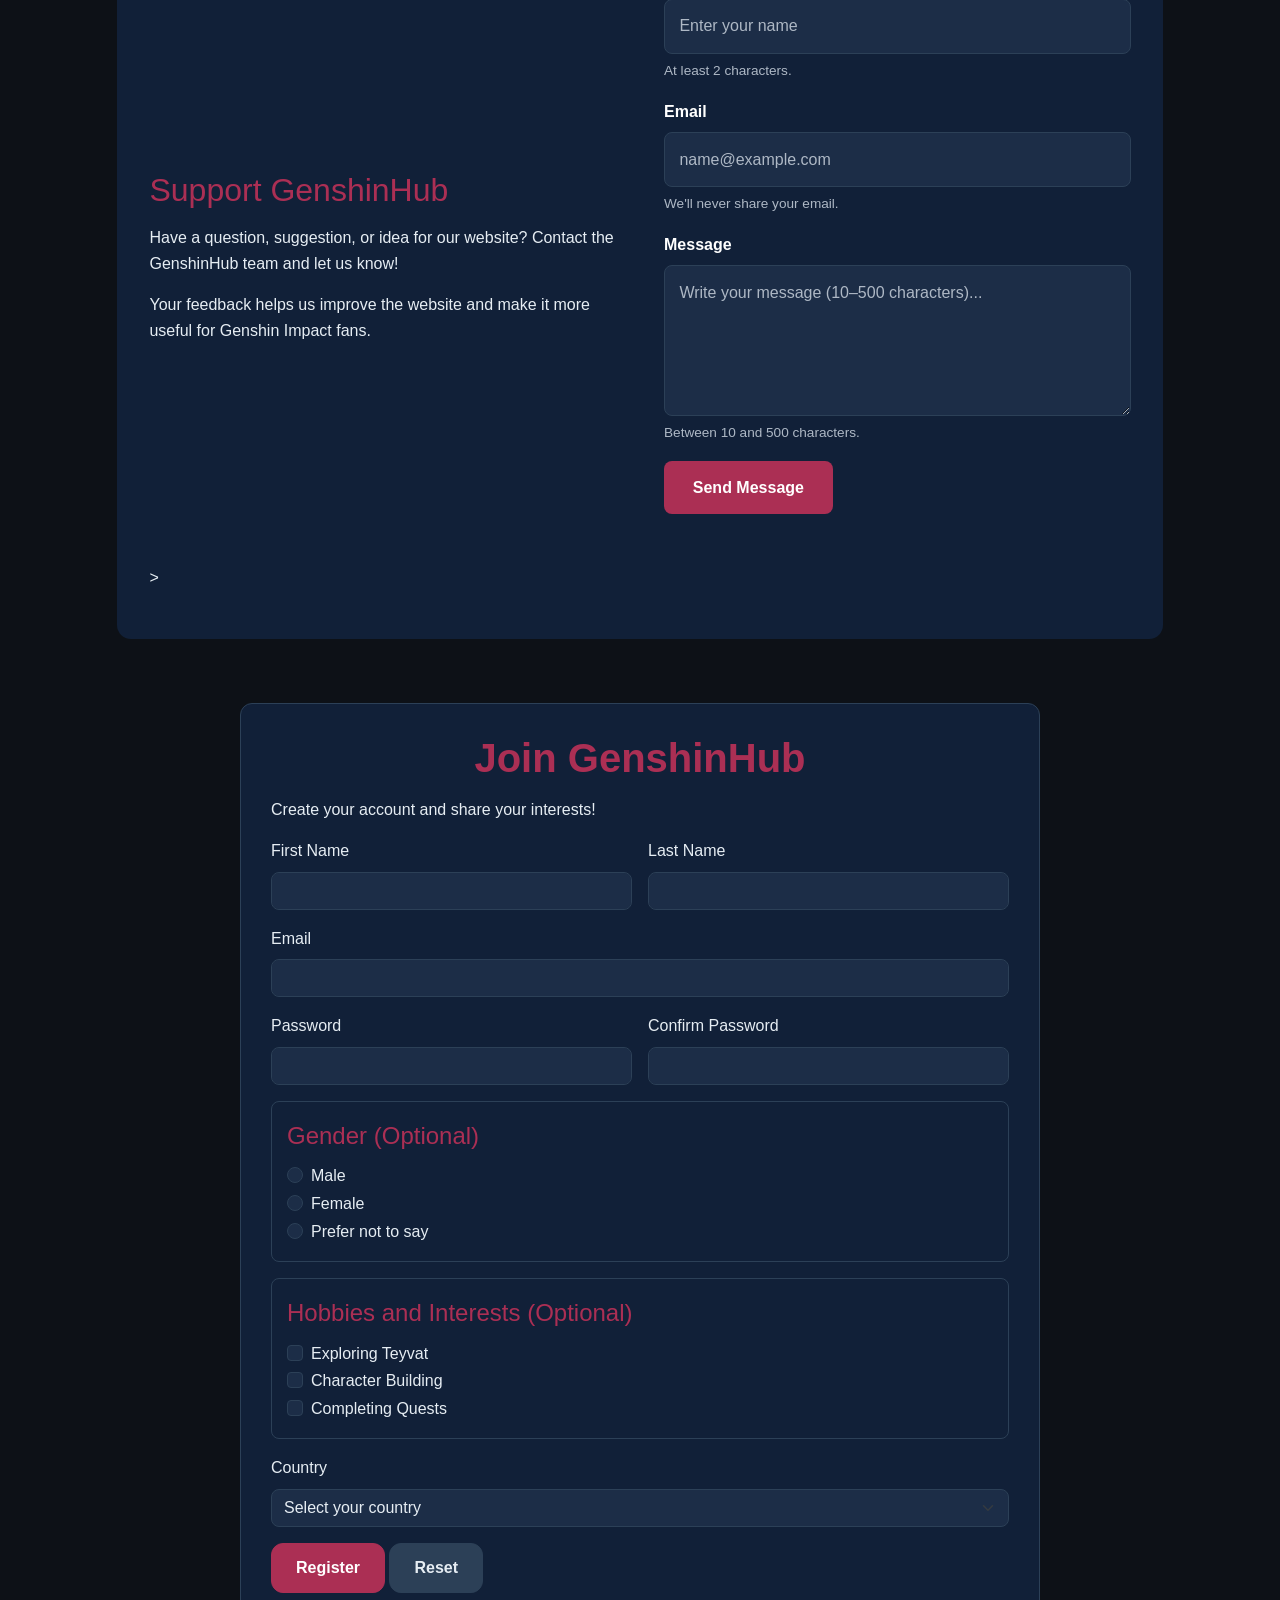
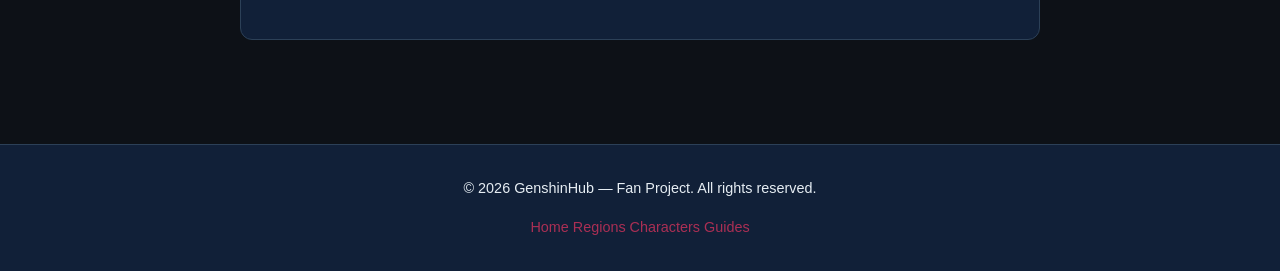
==== commit 11bc301d: "task 1" ====
--- a/index.html
+++ b/index.html
@@ -66,25 +66,27 @@
 
     <section class="js-demo-section" aria-labelledby="js-demo-title">
 
-        <!-- task 0 welcome mess -->
-        <div class="js-demo-card">
-            <h3>Welcome to Teyvat, Traveler!
-              Personalize your visit to GenshinHub.</h3>
-
-            <label for="traveler-name">Enter your Traveler name:</label>
-            <input
-                type="text"
-                id="traveler-name"
-                placeholder="e.g. Lumin"
-            >
-
-            <button type="button" id="welcome-button">
-                Welcome, Traveler!
-            </button>
-
-            <p id="welcome-message" aria-live="polite">
-                
-            </p>
+        <!-- welcome mess -->
+        <div class="traveler-welcome">
+    <h2>Welcome to Teyvat, Traveler!</h2>
+
+    <label for="traveler-name">
+        Enter your Traveler name:
+    </label>
+
+    <input
+        type="text"
+        id="traveler-name"
+        placeholder="Your name"
+    >
+
+    <button id="welcome-button" type="button">
+        Start Journey
+    </button>
+
+    <p id="welcome-message" aria-live="polite">
+        Welcome, Traveler!
+    </p>
         </div>
     </section>
 
@@ -609,5 +611,7 @@
 });
 </script>
 <!-- Aelin -->
+  <script src="https://code.jquery.com/jquery-3.7.1.min.js"></script>
+  <script src="js/jquery-features.js"></script>
 </body>
 </html>
--- a/css/style.css
+++ b/css/style.css
@@ -1149,6 +1149,7 @@
   display: none;
 }
 
+<<<<<<< HEAD
 /* Assyltas — Task 3 filter styles */
 .char-filter-section {
   margin-block: 2rem;
@@ -1262,4 +1263,508 @@
   text-align: center;
   padding: 1rem;
 }
-.fav-empty[hidden] { display: none; }+.fav-empty[hidden] { display: none; }
+=======
+/* favorite characters section */
+#favorites-section {
+    background-color: #112038;
+    border: 1px solid #2c4057;
+    border-radius: 12px;
+    padding: 2.5rem;
+    margin-top: 3rem;
+    box-shadow: 0 4px 12px rgba(0, 0, 0, 0.3);
+}
+
+#favorites-section h2 {
+    font-size: 2rem;
+    text-align: center;
+    margin-bottom: 0.5rem;
+    color: #ab2f54;
+}
+
+#favorites-section > p {
+    text-align: center;
+    color: #e6edf3;
+    margin-bottom: 2rem;
+    font-size: 1.1rem;
+}
+
+.favorite-form-box {
+    margin-bottom: 1.5rem;
+}
+
+#favorite-select {
+    flex: 1;
+    min-width: 250px;
+    padding: 0.75rem 1rem;
+    background-color: #0d1117;
+    border: 1px solid #2c4057;
+    color: #e6edf3;
+    border-radius: 12px;
+    font-size: 1rem;
+    outline: none;
+    transition: border-color 0.25s ease, box-shadow 0.25s ease;
+    cursor: pointer;
+}
+
+#favorite-select:focus {
+    border-color: #ab2f54;
+    box-shadow: 0 0 0 3px rgba(171, 47, 84, 0.2);
+}
+
+#favorite-select option {
+    background-color: #112038;
+    color: #e6edf3;
+}
+
+.favorite-add-btn {
+    padding: 0.75rem 1.5rem;
+    background-color: #ab2f54;
+    border: 1px solid #ab2f54;
+    color: #0d1117;
+    border-radius: 12px;
+    cursor: pointer;
+    font-weight: bold;
+    transition: all 0.25s ease;
+}
+
+.favorite-add-btn:hover {
+    background-color: #922647;
+    border-color: #922647;
+    color: #e6edf3;
+    transform: translateY(-2px);
+}
+
+.favorites-count-text {
+    text-align: center;
+    color: #a0a8b6;
+    font-size: 0.95rem;
+    margin-bottom: 1.5rem;
+}
+
+.favorite-items-list {
+    list-style: none;
+    padding: 0;
+    display: flex;
+    flex-direction: column;
+    gap: 0.75rem;
+}
+
+/* added elements */
+.favorite-items-list li {
+    background-color: #0d1117;
+    border: 1px solid #2c4057;
+    border-radius: 8px;
+    padding: 1rem 1.25rem;
+    color: #e6edf3;
+    display: flex;
+    justify-content: space-between;
+    align-items: center;
+    font-weight: 500;
+    transition: border-color 0.2s ease;
+}
+
+.favorite-items-list li:hover {
+    border-color: #ab2f54;
+}
+
+/* delete button */
+
+.favorite-items-list li button {
+    background-color: transparent;
+    border: 1px solid #ab2f54;
+    color: #ab2f54;
+    padding: 0.4rem 0.8rem;
+    border-radius: 6px;
+    font-size: 0.85rem;
+    font-weight: bold;
+    cursor: pointer;
+    transition: all 0.2s ease;
+}
+
+.favorite-items-list li button:hover {
+    background-color: #ab2f54;
+    color: #0d1117;
+}
+
+/*task3*/
+
+.search-box {
+    margin: 25px auto;
+    text-align: center;
+}
+
+.search-box label {
+    display: block;
+    margin-bottom: 10px;
+    color: white;
+}
+
+.search-box input {
+    padding: 12px;
+    width: 300px;
+    max-width: 90%;
+    border: 1px solid #ab2f54;
+    border-radius: 8px;
+    background-color: #112038;
+    color: white;
+}
+
+.search-box input:focus {
+    outline: none;
+    border-color: #ff6b9a;
+}
+
+#resultCount {
+    margin-top: 15px;
+    color: white;
+}
+
+#noResults {
+    text-align: center;
+    color: white;
+    font-size: 20px;
+    margin: 30px;
+}
+
+/* zhaniya  */
+
+/* PART 1: DOM Manipulation and Events */
+
+.js-demo-section {
+    max-width: 1200px;
+    margin: 0 auto;
+    padding: 3rem 2rem;
+}
+
+.js-demo-section > h2 {
+    color: #ab2f54;
+    text-align: center;
+    margin-bottom: 1rem;
+}
+
+.js-demo-section > p {
+    text-align: center;
+    margin-bottom: 2rem;
+}
+
+.js-demo-card {
+    background-color: #112038;
+    border: 1px solid #2c4057;
+    border-radius: 12px;
+    padding: 1.5rem;
+    margin-bottom: 1.5rem;
+}
+
+.js-demo-card h3 {
+    color: #ab2f54;
+    margin-bottom: 1rem;
+}
+
+.js-demo-card label {
+    display: block;
+    margin-bottom: 0.5rem;
+    font-weight: bold;
+}
+
+.js-demo-card input {
+    display: block;
+    width: 100%;
+    max-width: 400px;
+    padding: 0.8rem;
+    margin-bottom: 1rem;
+    background-color: #1c2d47;
+    color: #e6edf3;
+    border: 1px solid #2c4057;
+    border-radius: 8px;
+    font: inherit;
+}
+
+.js-demo-card button {
+    padding: 0.8rem 1.2rem;
+    margin: 0.25rem 0 1rem;
+    background-color: #ab2f54;
+    color: #ffffff;
+    border: none;
+    border-radius: 8px;
+    font: inherit;
+    font-weight: bold;
+    cursor: pointer;
+}
+
+.js-demo-card button:hover {
+    background-color: #c13a61;
+}
+
+.js-demo-card button:focus-visible,
+.js-demo-card input:focus-visible {
+    outline: 3px solid #4a9eff;
+    outline-offset: 3px;
+}
+
+#welcome-message {
+    margin-top: 0.5rem;
+    color: #e6edf3;
+}
+
+/* Task 1: Light Theme */
+
+body.light-theme {
+    background-color: #f4f6fb;
+    color: #202b3c;
+}
+
+/* Header and footer */
+body.light-theme .main-header,
+body.light-theme .site-header,
+body.light-theme .main-footer {
+    background-color: #e0e8f4;
+    color: #202b3c;
+    border-color: #b8c7dc;
+}
+
+body.light-theme .logo h2 span,
+body.light-theme .logo span,
+body.light-theme .nav-menu a {
+    color: #202b3c;
+}
+
+/* Cards and content sections */
+body.light-theme .regions0-container,
+body.light-theme .feature-card,
+body.light-theme .home-region-card,
+body.light-theme .char-card,
+body.light-theme .synergy-box,
+body.light-theme .guide-card,
+body.light-theme .guide-build article,
+body.light-theme .guide-elements article,
+body.light-theme .guide-faq,
+body.light-theme .faq-section,
+body.light-theme .faq,
+body.light-theme .timeline,
+body.light-theme .support-section,
+body.light-theme .registration-section,
+body.light-theme #favorites-section,
+body.light-theme .js-demo-card,
+body.light-theme .intro aside {
+    background-color: #ffffff;
+    color: #202b3c;
+    border-color: #c7d2e2;
+}
+
+/* Text */
+body.light-theme .filter-section,
+body.light-theme .feature-card p,
+body.light-theme .home-region-card p,
+body.light-theme .char-info p,
+body.light-theme .guide-card p,
+body.light-theme .guide-build p,
+body.light-theme .guide-elements p,
+body.light-theme .support-text p,
+body.light-theme .registration-section p,
+body.light-theme .registration-section label,
+body.light-theme .js-demo-card label,
+body.light-theme #welcome-message,
+body.light-theme .js-demo-section > p,
+body.light-theme .faq-list details p {
+    color: #202b3c;
+}
+
+/* Inputs */
+body.light-theme .js-demo-card input,
+body.light-theme .form-group input,
+body.light-theme .form-group textarea,
+body.light-theme .registration-section .form-control,
+body.light-theme .registration-section .form-select,
+body.light-theme #favorite-select {
+    background-color: #ffffff;
+    color: #202b3c;
+    border-color: #aab8cc;
+}
+
+body.light-theme .js-demo-card input::placeholder {
+    color: #596579;
+}
+
+/* FAQ and other interactive content */
+body.light-theme .faq-item,
+body.light-theme .faq-container
+body.light-theme .faq-list details,
+body.light-theme .home-faq details,
+body.light-theme .js-faq-item {
+    background-color: #eaf0f8;
+    border-color: #c7d2e2;
+}
+body.light-theme .faq-item summary,
+body.light-theme .faq-list summary,
+body.light-theme .home-faq summary,
+body.light-theme .js-faq-question {
+    color: #202b3c;
+}
+
+body.light-theme .favorite-items-list li {
+    background-color: #f4f6fb;
+    color: #202b3c;
+    border-color: #c7d2e2;
+}
+
+body.light-theme .form-hint {
+    color: #596579;
+}
+
+/* Keep hero text readable over images */
+body.light-theme .hero-content h1,
+body.light-theme .hero-content p,
+body.light-theme .guide-hero h1,
+body.light-theme .guide-hero p,
+body.light-theme .region-card {
+    color: #ffffff;
+}
+
+/* Theme toggle button */
+.theme-toggle {
+    padding: 8px 14px;
+    margin-left: 10px;
+    border: 1px solid #ab2f54;
+    border-radius: 6px;
+    background-color: #ab2f54;
+    color: #ffffff;
+    font-size: 14px;
+    font-weight: 600;
+    font-family: inherit;
+    cursor: pointer;
+    display: inline-flex;
+    align-items: center;
+    justify-content: center;
+    white-space: nowrap;
+    transition: background-color 0.2s ease, transform 0.2s ease;
+}
+
+.theme-toggle:hover {
+    background-color: #8f2545;
+    border-color: #8f2545;
+    transform: translateY(-1px);
+}
+
+.theme-toggle:focus-visible {
+    outline: 2px solid #e6edf3;
+    outline-offset: 3px;
+}
+
+/* Light theme Regions page */
+body.light-theme .regions0,
+body.light-theme .faq {
+    background-color: #ffffff;
+    color: #202938;
+}
+
+body.light-theme .regions0 h1,
+body.light-theme .regions0 p,
+body.light-theme .faq h2,
+body.light-theme .faq summary,
+body.light-theme .faq details p {
+    color: #202938;
+}
+
+body.light-theme .faq details {
+    background-color: #f4f6fa;
+    color: #202938;
+    border-color: #d5dbe5;
+}
+
+body.light-theme .faq summary {
+    cursor: pointer;
+}
+
+body.light-theme .faq details p {
+    background-color: transparent;
+}
+
+/* Light theme Characters filter section */
+body.light-theme .filter-section {
+    background-color: #ffffff;
+    color: #202938;
+}
+
+body.light-theme .filter-section h1,
+body.light-theme .filter-section p,
+body.light-theme .filter-section label,
+body.light-theme #resultCount {
+    color: #202938;
+}
+
+body.light-theme .filter-section input {
+    background-color: #f4f6fa;
+    color: #202938;
+    border: 1px solid #d5dbe5;
+}
+
+body.light-theme .filter-section input::placeholder {
+    color: #687386;
+}
+
+/* Light theme Character filter buttons */
+body.light-theme .filter-bar .filter-btn {
+    background-color: #ffffff;
+    color: #202938;
+    border-color: #d5dbe5;
+}
+
+body.light-theme .filter-bar .filter-btn:hover {
+    background-color: #f4f6fa;
+    color: #ab2f54;
+    border-color: #ab2f54;
+}
+
+body.light-theme #all:checked ~ .filter-section .filter-bar label[for="all"],
+body.light-theme #pyro:checked ~ .filter-section .filter-bar label[for="pyro"],
+body.light-theme #hydro:checked ~ .filter-section .filter-bar label[for="hydro"],
+body.light-theme #anemo:checked ~ .filter-section .filter-bar label[for="anemo"],
+body.light-theme #electro:checked ~ .filter-section .filter-bar label[for="electro"],
+body.light-theme #cryo:checked ~ .filter-section .filter-bar label[for="cryo"],
+body.light-theme #geo:checked ~ .filter-section .filter-bar label[for="geo"],
+body.light-theme #dendro:checked ~ .filter-section .filter-bar label[for="dendro"] {
+    background-color: #ab2f54;
+    color: #ffffff;
+}
+>>>>>>> 3d24f056c0def3ada6f3721e097bbe832fd6f8fb
+
+/* TASK 1: Traveler Welcome */
+
+.traveler-welcome {
+    text-align: center;
+    padding: 30px 20px;
+    margin: 30px auto;
+}
+
+.traveler-welcome input {
+    padding: 10px;
+    margin: 10px;
+    border: 1px solid #ab2f54;
+    border-radius: 6px;
+    background-color: #112038;
+    color: white;
+}
+
+.traveler-welcome button {
+    padding: 10px 18px;
+    border: none;
+    border-radius: 6px;
+    background-color: #ab2f54;
+    color: white;
+    cursor: pointer;
+}
+
+.traveler-welcome button:hover {
+    opacity: 0.85;
+}
+
+#welcome-message {
+    margin-top: 15px;
+    font-weight: bold;
+    min-height: 24px;
+}
+
+#welcome-message.success {
+    color: #4caf82;
+}
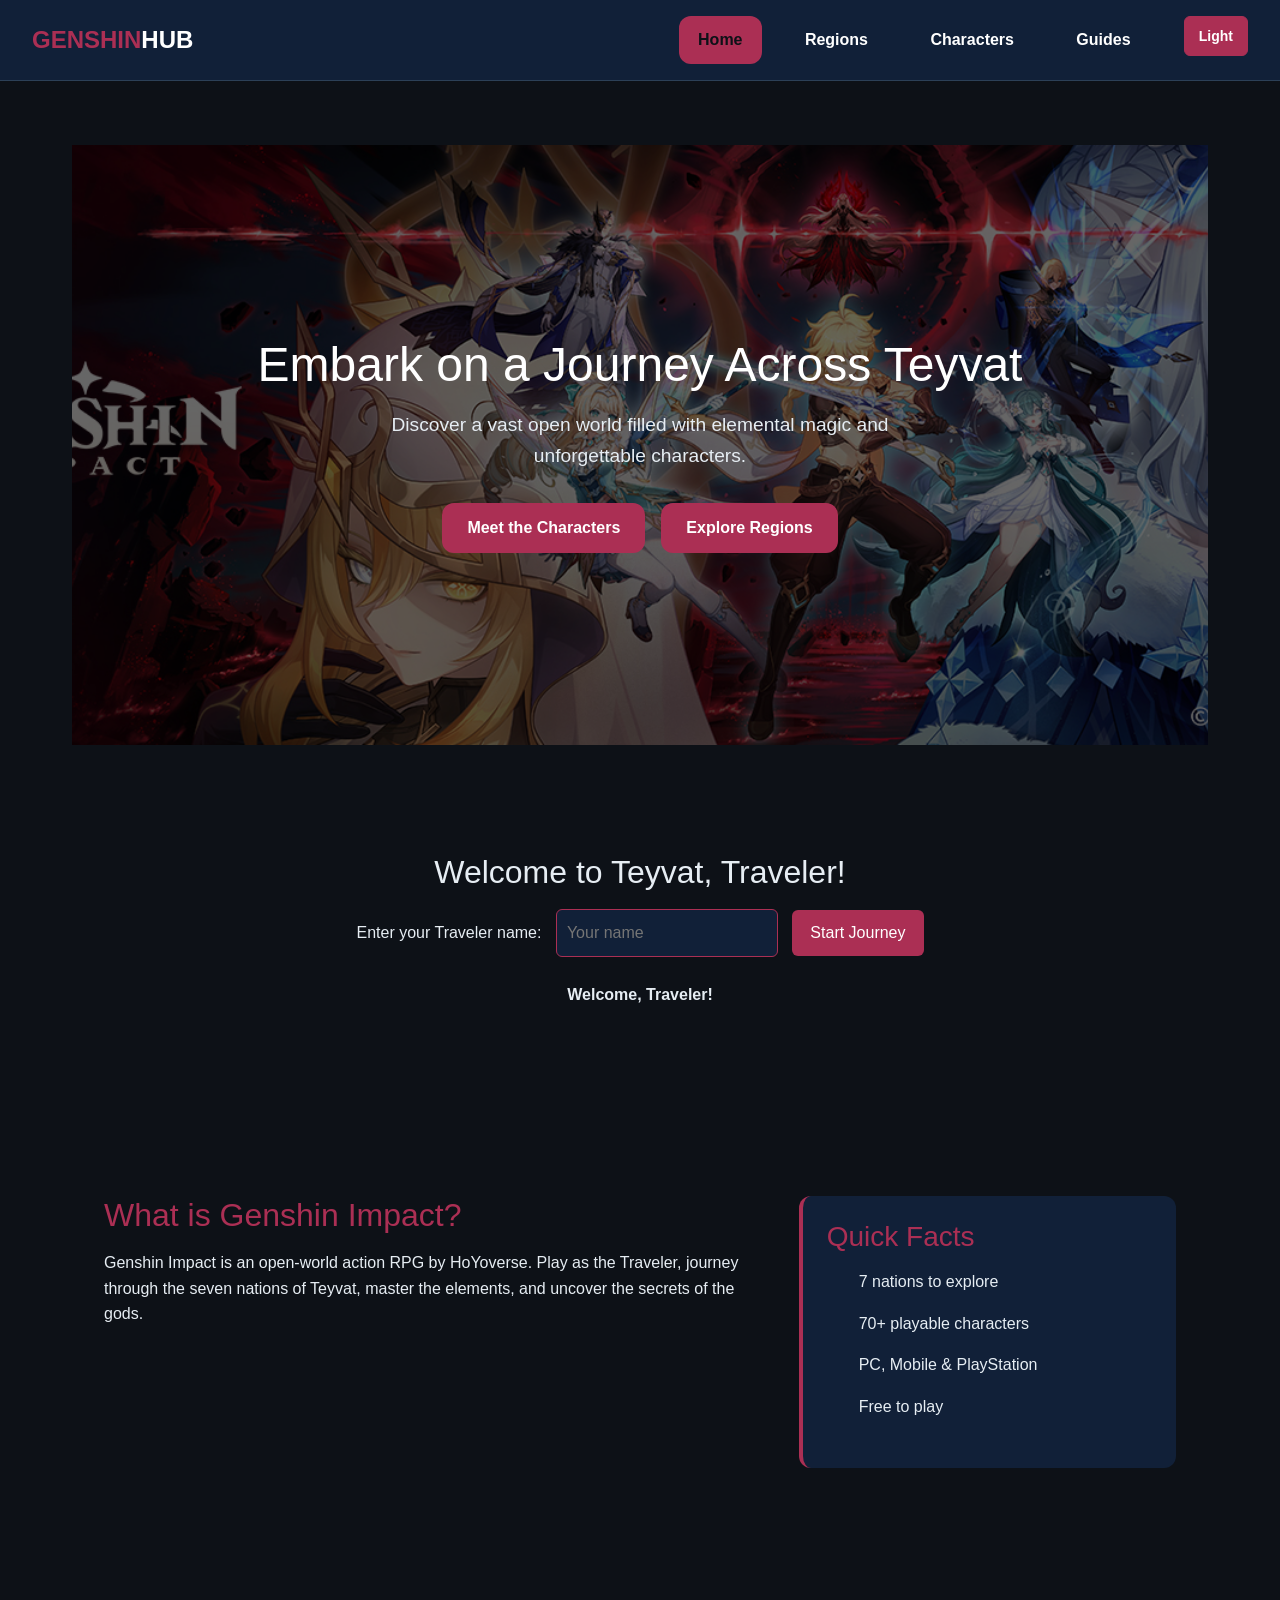
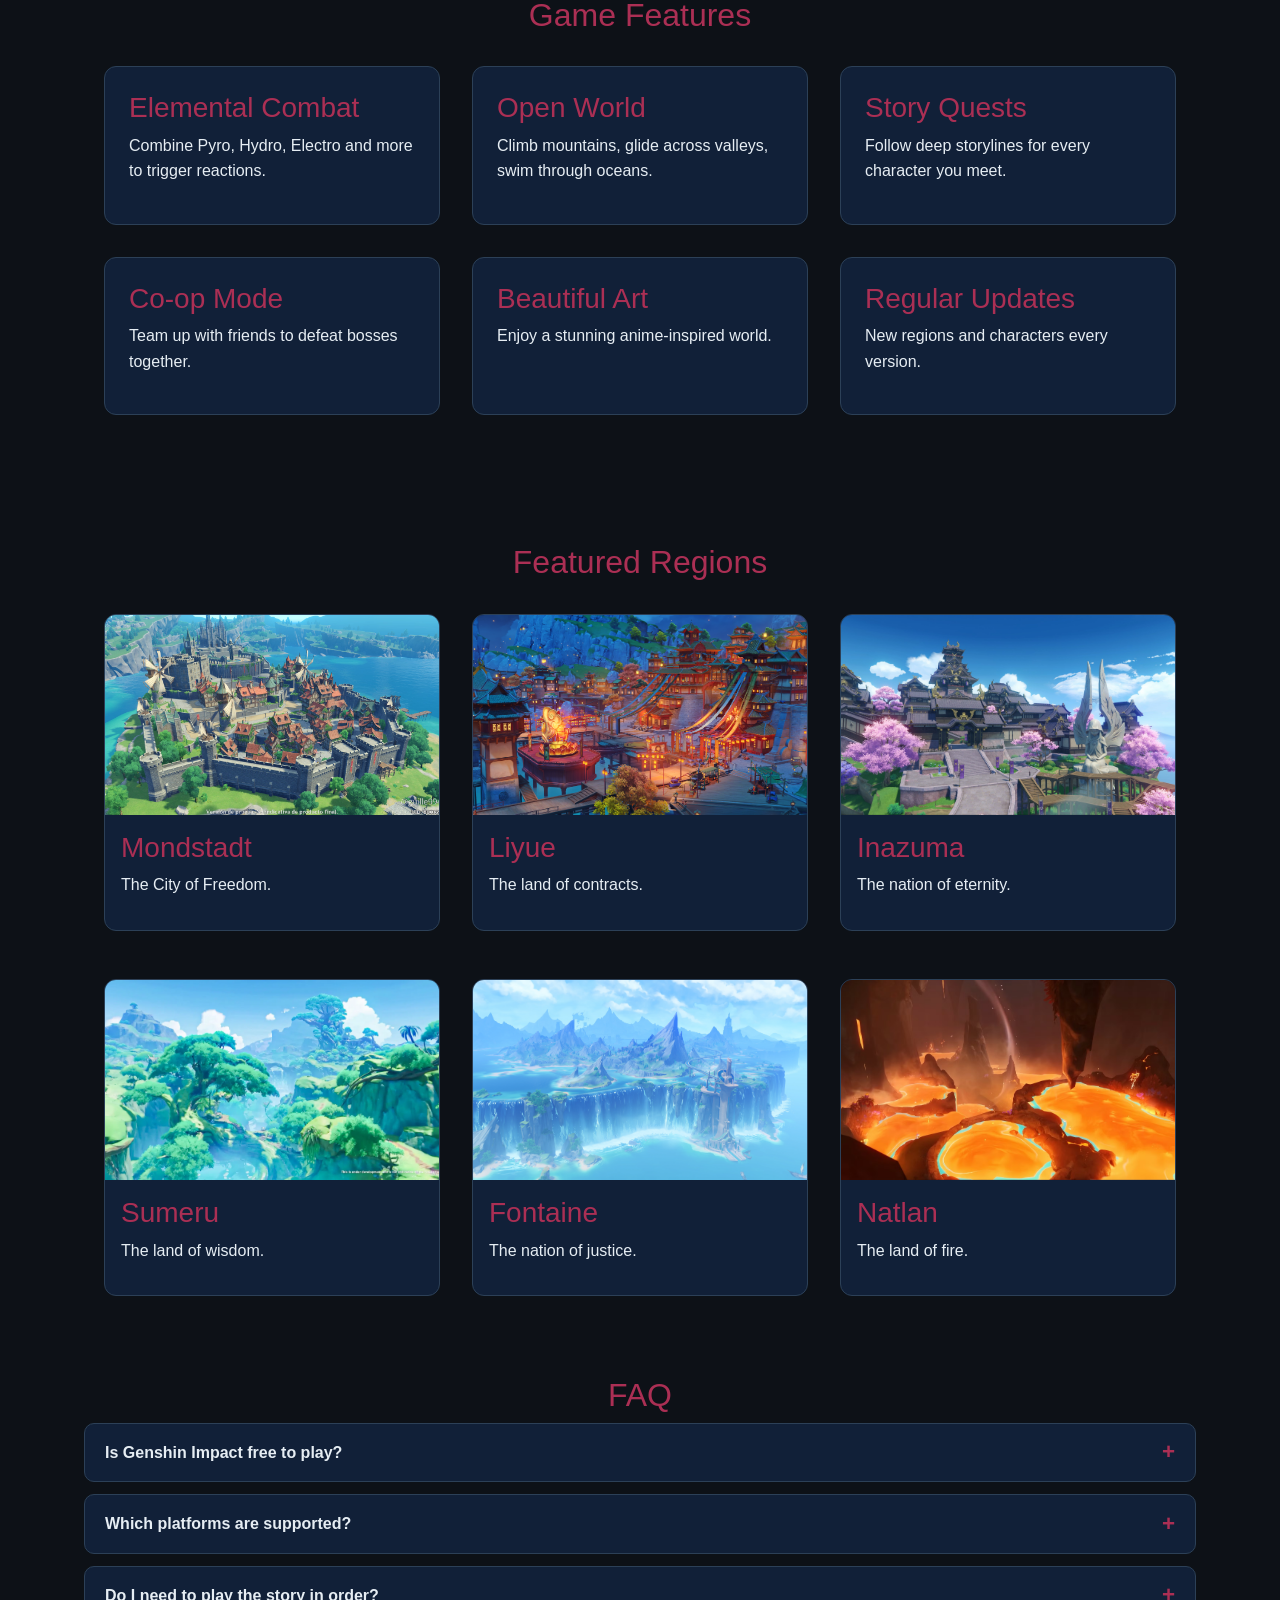
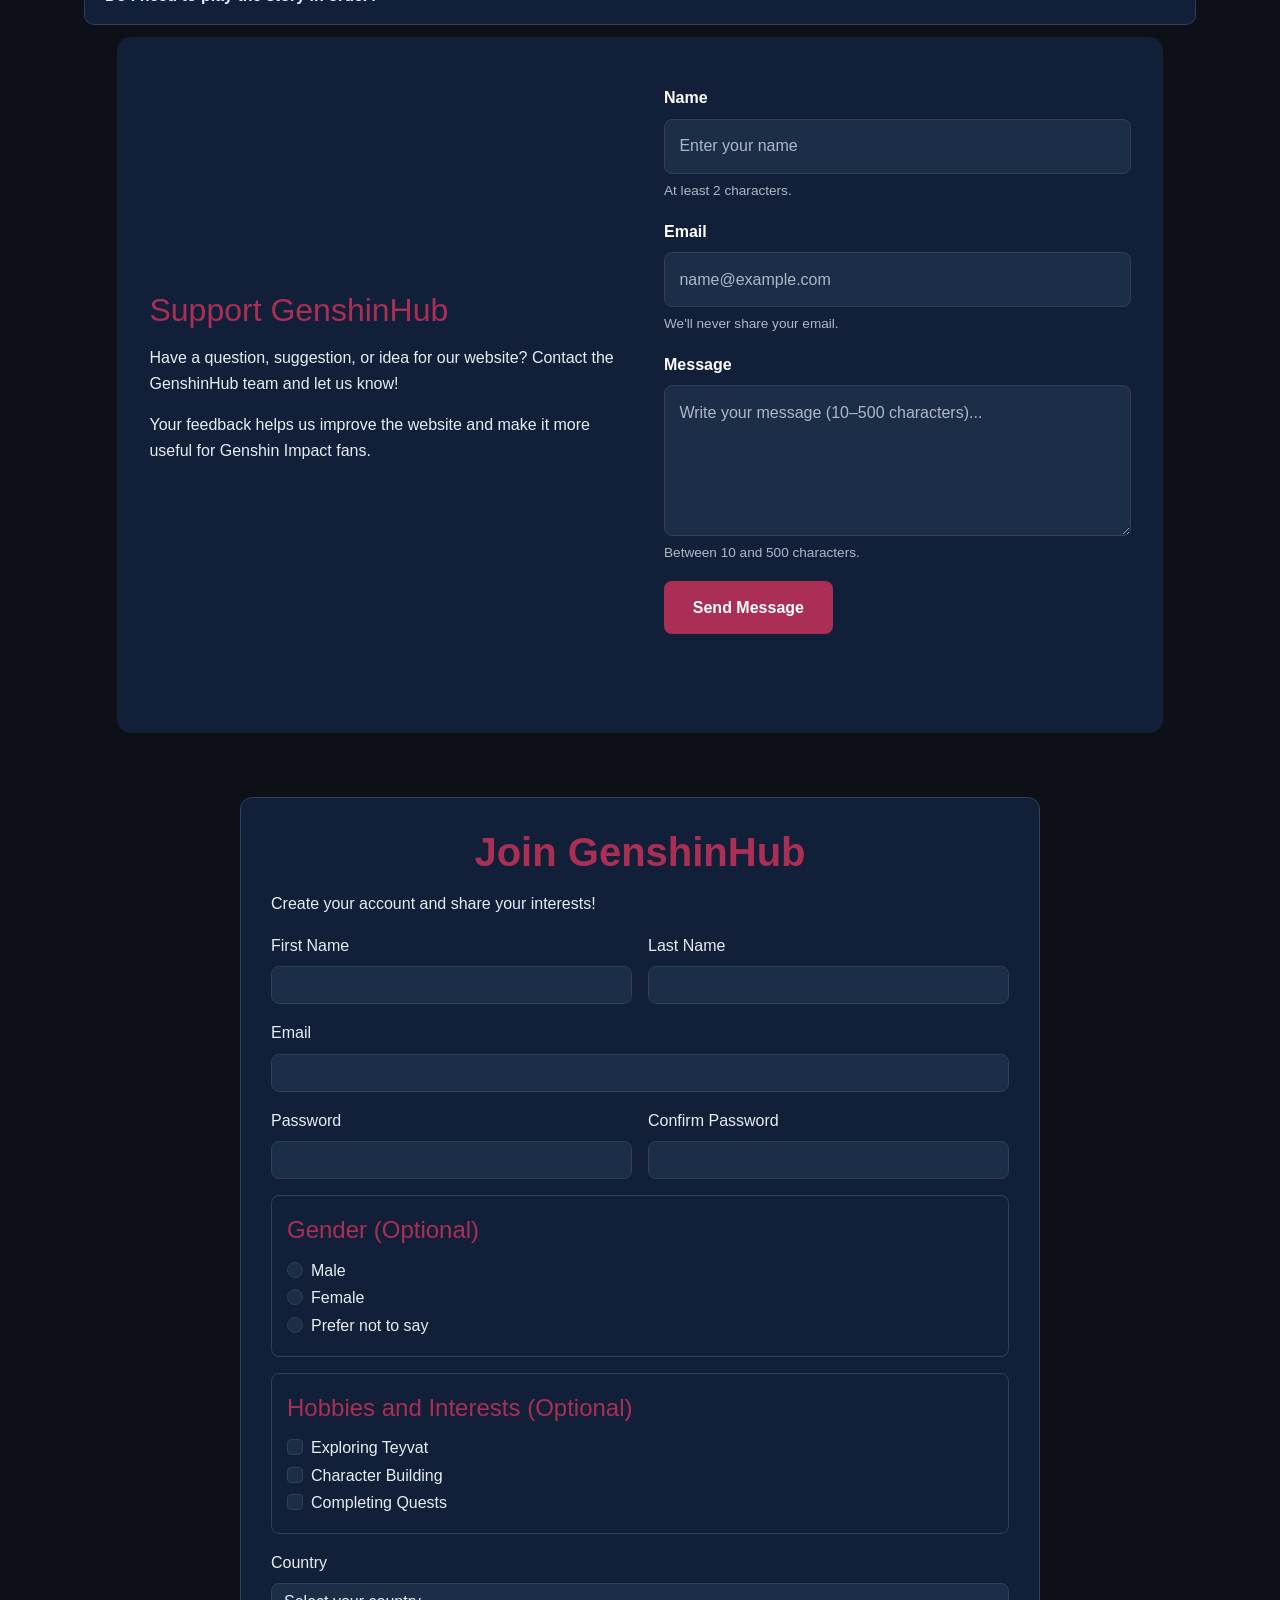
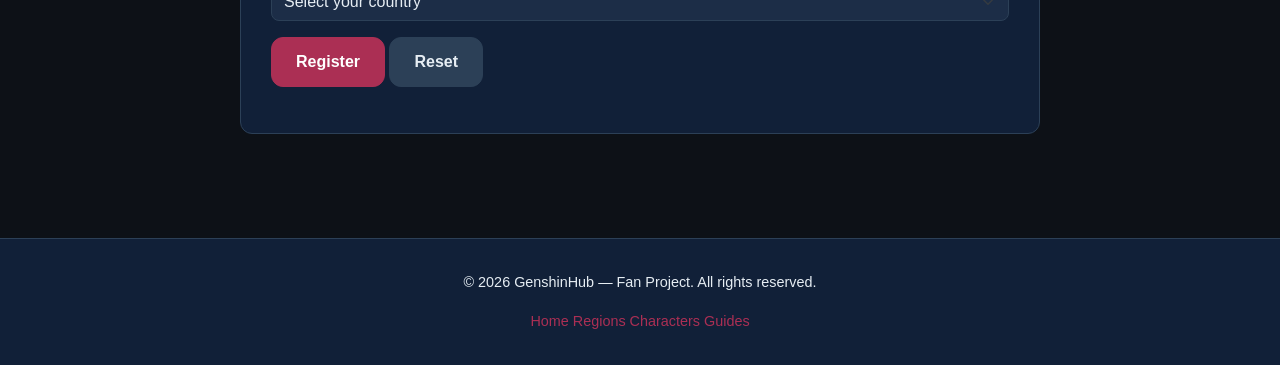
==== commit b8c8255f: "fix >" ====
--- a/index.html
+++ b/index.html
@@ -340,7 +340,7 @@
         </form>
         <!-- Aruzhan -->
         <!-- Assyltas -->
-    </div>>
+    </div>
     </section>
 
         <!-- Aelin-->
--- a/css/style.css
+++ b/css/style.css
@@ -1149,7 +1149,6 @@
   display: none;
 }
 
-<<<<<<< HEAD
 /* Assyltas — Task 3 filter styles */
 .char-filter-section {
   margin-block: 2rem;
@@ -1264,7 +1263,7 @@
   padding: 1rem;
 }
 .fav-empty[hidden] { display: none; }
-=======
+
 /* favorite characters section */
 #favorites-section {
     background-color: #112038;
@@ -1727,7 +1726,7 @@
     background-color: #ab2f54;
     color: #ffffff;
 }
->>>>>>> 3d24f056c0def3ada6f3721e097bbe832fd6f8fb
+
 
 /* TASK 1: Traveler Welcome */
 
@@ -1768,3 +1767,252 @@
 #welcome-message.success {
     color: #4caf82;
 }
+
+/* FAQ home — Light Theme */
+body.light-theme .home-faq {
+    color: #1a1a1a;
+}
+
+body.light-theme .home-faq .js-faq-question {
+    background-color: #ffffff;
+    color: #1a1a1a;
+    border-color: #ffffff;
+}
+
+body.light-theme .home-faq .js-faq-answer {
+    background-color: #ffffff;
+    color: #333333;
+}
+
+body.light-theme .home-faq .js-faq-answer p {
+    color: #333333;
+}
+
+
+/* Characters FAQ - Light Theme */
+
+body.light-theme .faq-section .faq-item summary {
+    color: #222222;
+}
+
+body.light-theme .faq-section .faq-item p {
+    color: #222222 !important;
+    background-color: transparent;
+}
+
+
+/* Favorites Section - Light Theme */
+
+body.light-theme #favorites-section .favorites-subtitle {
+    color: #333333 !important;
+}
+
+body.light-theme #favorites-section .favorites-count-text {
+    color: #333333 !important;
+}
+
+body.light-theme #favorites-section #favorite-count {
+    color: #222222 !important;
+}
+
+
+/* Guides FAQ - Light Theme */
+
+body.light-theme .guide-faq .faq-list details {
+    background-color: #ffffff;
+    border: 1px solid #d5d5d5;
+    border-radius: 8px;
+    margin-bottom: 12px;
+    transition: background-color 0.2s ease, border-color 0.2s ease;
+}
+
+/* Question */
+body.light-theme .guide-faq .faq-list details summary {
+    color: #222222 !important;
+    padding: 15px 18px;
+    cursor: pointer;
+}
+
+/* Answer */
+body.light-theme .guide-faq .faq-list details p {
+    color: #333333 !important;
+    padding: 0 18px 15px;
+    background-color: transparent;
+}
+
+/* Hover */
+body.light-theme .guide-faq .faq-list details summary:hover {
+    background-color: #eeeeee;
+    color: #ab2f54 !important;
+    border-radius: 8px;
+}
+
+/* Open question */
+body.light-theme .guide-faq .faq-list details[open] {
+    border-color: #ab2f54;
+}
+
+/* Registration Success Message - Light Theme */
+
+body.light-theme #message.success-message {
+    color: #218838;
+    background-color: #e8f5e9;
+    border: 1px solid #b7dfbd;
+    padding: 12px;
+    border-radius: 6px;
+}
+
+/* Light Theme — Find a Character section */
+
+body.light-theme .char-filter-section {
+    background-color: #f4f4f6;
+    color: #222222;
+}
+
+body.light-theme .char-filter-section h2 {
+    color: #ab2f54;
+}
+
+body.light-theme .char-filter-section label {
+    color: #222222;
+}
+
+body.light-theme .char-filter-section input,
+body.light-theme .char-filter-section select {
+    background-color: #ffffff;
+    color: #222222;
+    border: 1px solid #cccccc;
+}
+
+body.light-theme .char-filter-section input::placeholder {
+    color: #777777;
+}
+
+body.light-theme .char-filter-section input:focus,
+body.light-theme .char-filter-section select:focus {
+    border-color: #ab2f54;
+    outline: 2px solid rgba(171, 47, 84, 0.15);
+}
+
+body.light-theme .char-filter-section .char-filter-count {
+    color: #444444;
+}
+
+body.light-theme .char-filter-section .char-no-results {
+    color: #ab2f54;
+}
+
+/* Light Theme — Favourite Characters */
+
+body.light-theme .favourites-section {
+    background-color: #fbfbff;
+    color: #222222;
+}
+
+body.light-theme .favourites-section h2 {
+    color: #ab2f54;
+}
+
+body.light-theme .favourites-section label {
+    color: #222222;
+}
+
+body.light-theme .favourites-section input {
+    background-color: #ffffff;
+    color: #222222;
+    border: 1px solid #fffcfc;
+}
+
+body.light-theme .favourites-section input::placeholder {
+    color: #777777;
+}
+
+body.light-theme .favourites-section input:focus {
+    border-color: #ab2f54;
+    outline: 2px solid rgba(171, 47, 84, 0.15);
+}
+
+body.light-theme .favourites-section .fav-count {
+    color: #333333;
+}
+
+body.light-theme .favourites-section .fav-empty {
+    color: #4e4e4e;
+}
+
+body.light-theme .favourites-section .fav-error {
+    color: #c62828;
+}
+
+body.light-theme .favourites-section .fav-list {
+    color: #222222;
+}
+
+body.light-theme .favourites-section .fav-list .fav-item {
+    background-color: #ffffff;
+    color: #222222;
+    border: 1px solid #dddddd;
+    border-radius: 8px;
+}
+
+body.light-theme .favourites-section .fav-list .fav-remove {
+    background-color: #ab2f54;
+    color: #ffffff;
+}
+body.light-theme .favourites-section .fav-list .fav-item span {
+    color: #ab2f54 !important;
+}
+
+/* Light Theme — No Results Message */
+
+body.light-theme .char-filter-section .char-no-results {
+    color: #ab2f54;
+    background-color: #ffffff;
+    border: 1px solid #dddddd;
+    padding: 12px;
+    border-radius: 6px;
+}
+
+/* Light Theme — Traveler Welcome Section */
+
+body.light-theme .js-demo-section {
+    background-color: #ffffff;
+    border: 1px solid #ab2f54;
+    border-radius: 12px;
+    padding: 25px;
+}
+
+/* Section title */
+body.light-theme .traveler-welcome h2 {
+    color: #ab2f54;
+}
+
+/* Label */
+body.light-theme .traveler-welcome label {
+    color: #222222;
+}
+
+/* Input field */
+body.light-theme .traveler-welcome input {
+    background-color: #ffffff;
+    color: #222222;
+    border: 1px solid #222222;
+    border-radius: 6px;
+    padding: 12px;
+}
+
+/* Placeholder */
+body.light-theme .traveler-welcome input::placeholder {
+    color: #777777;
+}
+
+/* Input focus */
+body.light-theme .traveler-welcome input:focus {
+    border-color: #ab2f54;
+    outline: 2px solid rgba(171, 47, 84, 0.15);
+}
+
+/* Welcome message */
+body.light-theme .traveler-welcome #welcome-message {
+    color: #333333;
+}
